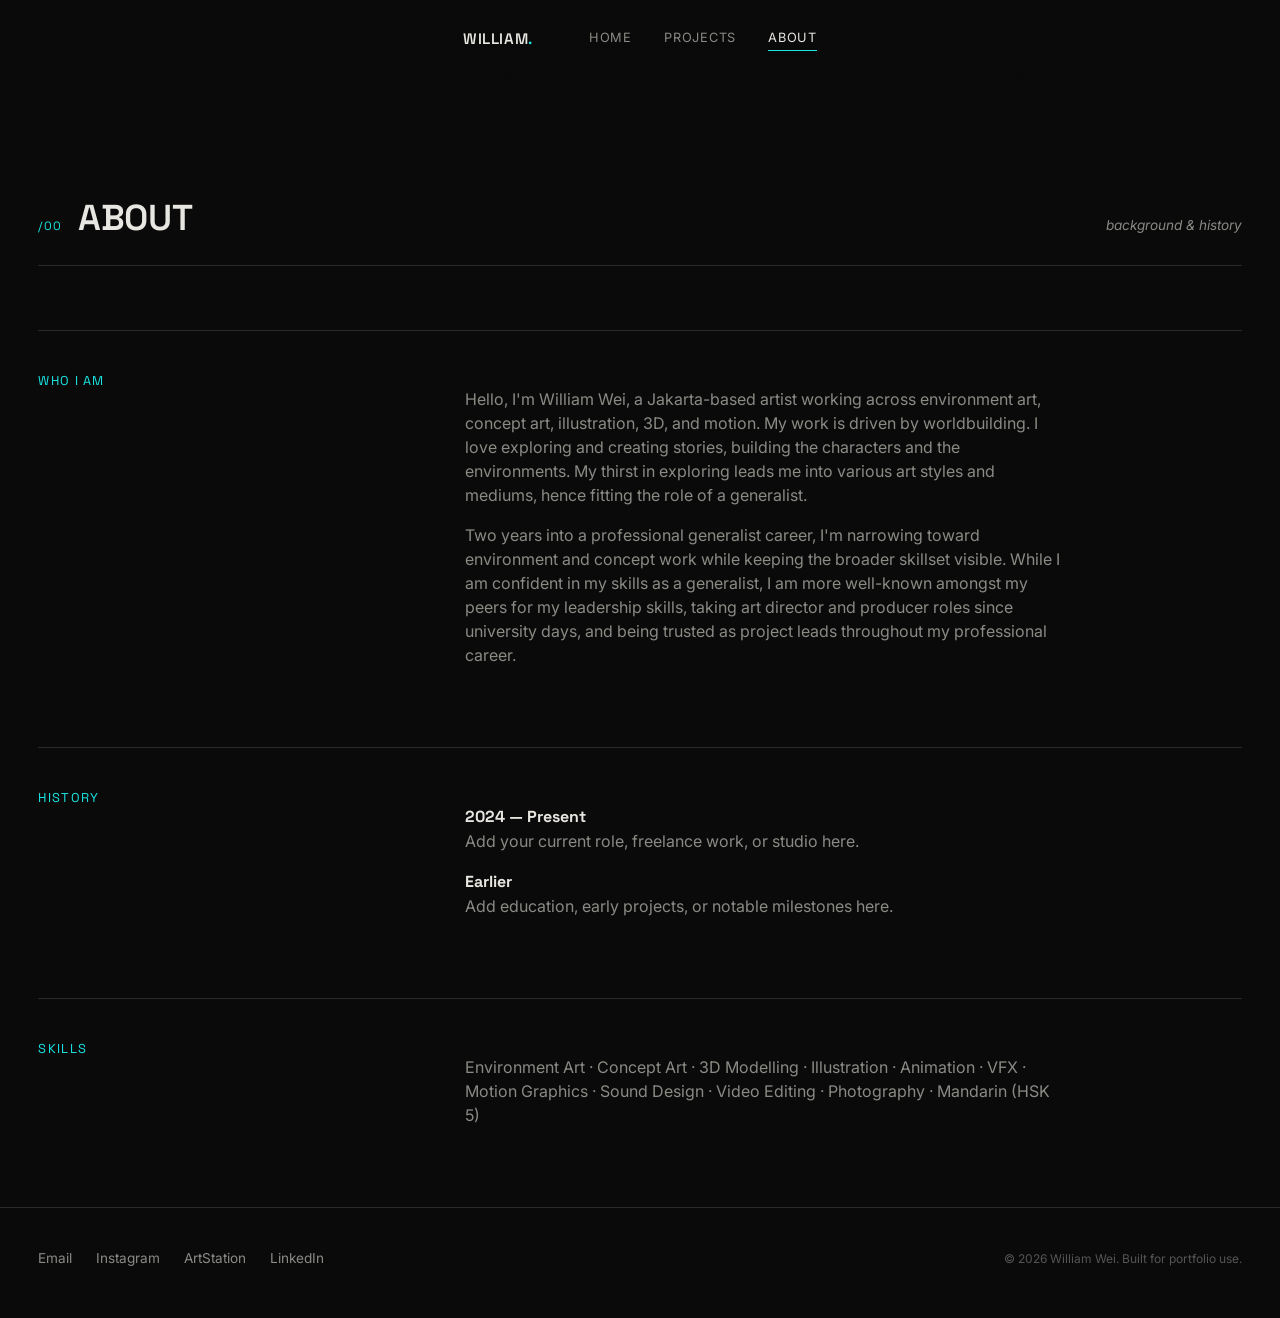
==== about.html @ cc8ff30b "Add files via upload" ====
<!DOCTYPE html>
<html lang="en">
<head>
<meta charset="UTF-8">
<meta name="viewport" content="width=device-width, initial-scale=1.0">
<title>About — William Wei</title>
<link rel="preconnect" href="https://fonts.googleapis.com">
<link href="https://fonts.googleapis.com/css2?family=Space+Grotesk:wght@500;600;700&family=Inter:wght@400;500&display=swap" rel="stylesheet">
<link rel="stylesheet" href="style.css">
</head>
<body>

<header class="site-header">
  <a href="index.html" class="mark">William<span>.</span></a>
  <nav class="site-nav">
    <a href="index.html">Home</a>
    <a href="projects.html">Projects</a>
    <a href="about.html" class="active">About</a>
  </nav>
</header>

<div class="waypoint" style="margin-top: 4.5rem;">
  <span class="index">/00</span>
  <h1>About</h1>
  <span class="descriptor">background &amp; history</span>
</div>

<!-- ===== Bio ===== -->
<section class="about-block">
  <div class="eyebrow">Who I Am</div>
  <div>
    <p>
      Hello, I'm William Wei, a Jakarta-based artist working across environment art, concept art, illustration, 3D, and motion.
      My work is driven by worldbuilding. I love exploring and creating stories, building the characters and the environments.
      My thirst in exploring leads me into various art styles and mediums, hence fitting the role of a generalist.
    </p>
    <p>
      Two years into a professional generalist career, I'm narrowing toward environment and concept work
      while keeping the broader skillset visible. While I am confident in my skills as a generalist, I am more well-known
      amongst my peers for my leadership skills, taking art director and producer roles since university days, and being
      trusted as project leads throughout my professional career.
    </p>
  </div>
</section>

<!-- ===== History / Timeline — fill in your own milestones ===== -->
<section class="about-block">
  <div class="eyebrow">History</div>
  <div>
    <p>
      <strong style="color: var(--ink); font-family: var(--display);">2024 — Present</strong><br>
      Add your current role, freelance work, or studio here.
    </p>
    <p>
      <strong style="color: var(--ink); font-family: var(--display);">Earlier</strong><br>
      Add education, early projects, or notable milestones here.
    </p>
  </div>
</section>

<!-- ===== Skills — fill in your own list ===== -->
<section class="about-block">
  <div class="eyebrow">Skills</div>
  <div>
    <p>
      Environment Art · Concept Art · 3D Modelling · Illustration · Animation · VFX ·
      Motion Graphics · Sound Design · Video Editing · Photography · Mandarin (HSK 5)
    </p>
  </div>
</section>

<footer class="site-footer" id="contact-footer">
  <div class="contact-links">
    <a href="mailto:youremail@example.com">Email</a>
    <a href="https://www.instagram.com/w_y.wei/">Instagram</a>
    <a href="#">ArtStation</a>
    <a href="#">LinkedIn</a>
  </div>
  <div class="copy">© 2026 William Wei. Built for portfolio use.</div>
</footer>

</body>
</html>
---- style.css ----
/* ===== Tokens ===== */
:root {
  --bg: #0a0a0a;
  --bg-raised: #111111;
  --ink: #e8e6e0;
  --ink-dim: #8a8a85;
  --line: #2a2a2a;
  --accent: #19E6E3;

  --display: 'Space Grotesk', 'Arial Narrow', sans-serif;
  --body: 'Inter', -apple-system, sans-serif;

  --gap: clamp(1rem, 3vw, 2.5rem);
}

* { box-sizing: border-box; }
html { scroll-behavior: smooth; }

body {
  margin: 0;
  background: var(--bg);
  color: var(--ink);
  font-family: var(--body);
  font-size: 16px;
  line-height: 1.5;
  -webkit-font-smoothing: antialiased;
}

a {
  color: inherit;
  text-decoration: none;
}

a:focus-visible,
button:focus-visible {
  outline: 2px solid var(--accent);
  outline-offset: 4px;
}

img { max-width: 100%; display: block; }

/* ===== Header ===== */
.site-header {
  position: sticky;
  top: 0;
  z-index: 10;
  display: flex;
  justify-content: center;
  align-items: center;
  gap: 3.5rem;
  padding: 1.75rem var(--gap);
  background: linear-gradient(to bottom, rgba(10,10,10,0.85) 0%, rgba(10,10,10,0) 100%);
  pointer-events: none;
}

.site-header .mark,
.site-header .site-nav {
  pointer-events: auto;
}

.site-header .mark {
  font-family: var(--display);
  font-weight: 600;
  font-size: 0.95rem;
  letter-spacing: 0.04em;
  text-transform: uppercase;
}

.site-header .mark span {
  color: var(--accent);
}

.site-nav {
  display: flex;
  gap: 2rem;
  font-size: 0.8rem;
  letter-spacing: 0.06em;
  text-transform: uppercase;
}

.site-nav a {
  color: var(--ink-dim);
  position: relative;
  padding-bottom: 0.25rem;
  transition: color 0.2s ease;
}

.site-nav a::after {
  content: '';
  position: absolute;
  left: 0;
  bottom: 0;
  width: 0%;
  height: 1px;
  background: var(--accent);
  transition: width 0.25s ease;
}

.site-nav a:hover,
.site-nav a.active {
  color: var(--ink);
}

.site-nav a:hover::after,
.site-nav a.active::after {
  width: 100%;
}

/* ===== Waypoint marker (signature element) ===== */
.waypoint {
  display: flex;
  align-items: baseline;
  gap: 1rem;
  margin: 0 var(--gap);
  padding: 2.5rem 0 1.25rem;
  border-bottom: 1px solid var(--line);
}

.waypoint .index {
  font-family: var(--display);
  font-size: 0.75rem;
  color: var(--accent);
  letter-spacing: 0.1em;
}

.waypoint h1 {
  font-family: var(--display);
  font-size: clamp(1.5rem, 4vw, 2.25rem);
  font-weight: 600;
  letter-spacing: -0.01em;
  margin: 0;
  text-transform: uppercase;
}

.waypoint .descriptor {
  font-size: 0.85rem;
  color: var(--ink-dim);
  margin-left: auto;
  font-style: italic;
}

/* ===== Home grid ===== */
.intro {
  padding: 4rem var(--gap) 2rem;
  max-width: 56ch;
}

.intro .eyebrow {
  font-family: var(--display);
  font-size: 0.8rem;
  letter-spacing: 0.12em;
  text-transform: uppercase;
  color: var(--accent);
  margin-bottom: 0.75rem;
}

.intro h1 {
  font-family: var(--display);
  font-size: clamp(1.75rem, 5vw, 2.75rem);
  font-weight: 600;
  line-height: 1.15;
  margin: 0 0 1rem;
}

.intro p {
  color: var(--ink-dim);
  font-size: 1rem;
}

.category-grid {
  display: grid;
  grid-template-columns: repeat(3, 1fr);
  border-top: 1px solid var(--line);
}

@media (max-width: 800px) {
  .category-grid { grid-template-columns: repeat(2, 1fr); }
}
@media (max-width: 520px) {
  .category-grid { grid-template-columns: 1fr; }
}

.category-tile {
  position: relative;
  aspect-ratio: 4 / 5;
  border-right: 1px solid var(--line);
  border-bottom: 1px solid var(--line);
  overflow: hidden;
  background: var(--bg-raised);
  display: flex;
  align-items: flex-end;
  padding: 1.25rem;
  transition: background 0.25s ease;
}

.category-tile:hover {
  background: #161616;
}

.category-tile .placeholder-fill {
  position: absolute;
  inset: 0;
  background:
    repeating-linear-gradient(135deg, #161616 0 2px, #0d0d0d 2px 14px);
  opacity: 0.6;
  transition: opacity 0.25s ease;
}

.category-tile:hover .placeholder-fill {
  opacity: 0.85;
}

.category-tile .tile-label {
  position: relative;
  z-index: 1;
}

.category-tile .tile-index {
  display: block;
  font-family: var(--display);
  font-size: 0.7rem;
  color: var(--accent);
  letter-spacing: 0.08em;
  margin-bottom: 0.4rem;
}

.category-tile .tile-name {
  font-family: var(--display);
  font-size: 1.1rem;
  font-weight: 600;
  text-transform: uppercase;
  letter-spacing: 0.01em;
}

.category-tile .tile-count {
  display: block;
  font-size: 0.75rem;
  color: var(--ink-dim);
  margin-top: 0.3rem;
}

/* ===== Category page image grid ===== */
.work-grid {
  display: grid;
  grid-template-columns: repeat(2, 1fr);
  gap: 1px;
  background: var(--line);
  margin: 0 var(--gap) var(--gap);
}

@media (max-width: 700px) {
  .work-grid { grid-template-columns: 1fr; }
}

.work-piece {
  background: var(--bg);
  aspect-ratio: 16 / 10;
  position: relative;
  display: flex;
  align-items: center;
  justify-content: center;
  overflow: hidden;
}

.work-piece img {
  width: 100%;
  height: 100%;
  object-fit: cover;
}

.placeholder-art {
  width: 100%;
  height: 100%;
  background:
    repeating-linear-gradient(135deg, #141414 0 2px, #0a0a0a 2px 16px);
  display: flex;
  flex-direction: column;
  align-items: center;
  justify-content: center;
  gap: 0.5rem;
  color: var(--ink-dim);
  font-size: 0.75rem;
  letter-spacing: 0.06em;
  text-transform: uppercase;
}

.placeholder-art .slot-no {
  font-family: var(--display);
  color: var(--accent);
  font-size: 1.5rem;
  letter-spacing: 0;
}

/* ===== Footer ===== */
.site-footer {
  padding: 2.5rem var(--gap) 3rem;
  border-top: 1px solid var(--line);
  display: flex;
  flex-wrap: wrap;
  gap: 1.5rem;
  justify-content: space-between;
  align-items: center;
}

.site-footer .contact-links {
  display: flex;
  gap: 1.5rem;
  font-size: 0.85rem;
}

.site-footer .contact-links a {
  color: var(--ink-dim);
  border-bottom: 1px solid transparent;
  transition: color 0.2s ease, border-color 0.2s ease;
}

.site-footer .contact-links a:hover {
  color: var(--ink);
  border-color: var(--accent);
}

.site-footer .copy {
  font-size: 0.75rem;
  color: #555;
}

/* ===== Hero Intro (reference-style) ===== */
.hero-intro {
  position: relative;
  min-height: 100vh;
  display: grid;
  grid-template-columns: 1fr 1fr;
  align-items: center;
  padding: 8rem var(--gap) 4rem;
  gap: var(--gap);
  overflow: hidden;
  border-bottom: 1px solid var(--line);
}

@media (max-width: 900px) {
  .hero-intro {
    grid-template-columns: 1fr;
    min-height: auto;
    padding-top: 7rem;
  }
}

.hero-intro .hero-left {
  display: flex;
  flex-direction: column;
  gap: 2.5rem;
}

.hero-intro .hero-name {
  font-family: var(--display);
  font-weight: 700;
  font-size: clamp(2.75rem, 7vw, 5.5rem);
  line-height: 0.98;
  letter-spacing: -0.02em;
  text-transform: uppercase;
  margin: 0;
}

.hero-intro .hero-role {
  font-size: 0.85rem;
  letter-spacing: 0.1em;
  text-transform: uppercase;
  color: var(--ink-dim);
}

.hero-intro .hero-role span {
  color: var(--accent);
}

.hero-intro .hero-cta {
  display: inline-flex;
  align-items: center;
  gap: 0.75rem;
  width: fit-content;
  padding: 0.85rem 1.5rem;
  border: 1px solid var(--line);
  border-radius: 999px;
  font-size: 0.8rem;
  letter-spacing: 0.06em;
  text-transform: uppercase;
  color: var(--ink);
  transition: border-color 0.25s ease, background 0.25s ease, transform 0.25s ease;
}

.hero-intro .hero-cta:hover {
  border-color: var(--accent);
  background: rgba(25, 230, 227, 0.06);
  transform: translateX(4px);
}

.hero-intro .hero-cta .arrow-ring {
  width: 28px;
  height: 28px;
  border-radius: 50%;
  border: 1px solid var(--accent);
  display: flex;
  align-items: center;
  justify-content: center;
  font-size: 0.8rem;
  color: var(--accent);
  transition: transform 0.25s ease;
}

.hero-intro .hero-cta:hover .arrow-ring {
  transform: rotate(45deg);
}

.hero-intro .hero-right {
  display: flex;
  flex-direction: column;
  align-items: flex-end;
  gap: 2.5rem;
  text-align: right;
}

@media (max-width: 900px) {
  .hero-intro .hero-right {
    align-items: flex-start;
    text-align: left;
  }
}

.hero-intro .hero-meta-list {
  display: flex;
  flex-direction: column;
  gap: 0.4rem;
  font-size: 0.8rem;
  letter-spacing: 0.06em;
  text-transform: uppercase;
  color: var(--ink-dim);
}

.hero-intro .hero-stat {
  font-family: var(--display);
  font-weight: 600;
  font-size: clamp(2rem, 5vw, 3.5rem);
  letter-spacing: -0.01em;
  color: var(--ink);
}

.hero-intro .hero-coords {
  font-size: 0.75rem;
  color: #555;
  letter-spacing: 0.04em;
}

.hero-intro .hero-bg-grid {
  position: absolute;
  inset: 0;
  z-index: -1;
  opacity: 0.4;
  background-image:
    linear-gradient(var(--line) 1px, transparent 1px),
    linear-gradient(90deg, var(--line) 1px, transparent 1px);
  background-size: 64px 64px;
}

/* ===== Parallax layers ===== */
.parallax-layer {
  will-change: transform;
}


.showreel {
  margin: 0 var(--gap);
  margin-top: 0;
  aspect-ratio: 16 / 9;
  background: var(--bg-raised);
  border: 1px solid var(--line);
  position: relative;
  display: flex;
  align-items: center;
  justify-content: center;
  overflow: hidden;
}

.showreel video {
  width: 100%;
  height: 120%;
  object-fit: cover;
  will-change: transform;
}

.showreel .reel-placeholder {
  will-change: transform;
}

.showreel .reel-placeholder {
  display: flex;
  flex-direction: column;
  align-items: center;
  gap: 0.75rem;
  color: var(--ink-dim);
}

.showreel .reel-placeholder .play-ring {
  width: 64px;
  height: 64px;
  border: 1px solid var(--accent);
  border-radius: 50%;
  display: flex;
  align-items: center;
  justify-content: center;
  font-family: var(--display);
  color: var(--accent);
  font-size: 0.9rem;
}

.showreel .reel-placeholder span.label {
  font-size: 0.8rem;
  letter-spacing: 0.08em;
  text-transform: uppercase;
}

/* ===== Featured projects strip ===== */
.section-head {
  display: flex;
  align-items: baseline;
  justify-content: space-between;
  margin: 3.5rem var(--gap) 1.25rem;
}

.section-head h2 {
  font-family: var(--display);
  font-size: 1.1rem;
  text-transform: uppercase;
  letter-spacing: 0.06em;
  margin: 0;
}

.section-head .view-all {
  font-size: 0.8rem;
  color: var(--ink-dim);
  letter-spacing: 0.04em;
}

.section-head .view-all:hover {
  color: var(--ink);
}

.featured-grid {
  display: grid;
  grid-template-columns: repeat(3, 1fr);
  gap: 1px;
  background: var(--line);
  margin: 0 var(--gap);
}

@media (max-width: 800px) {
  .featured-grid { grid-template-columns: repeat(2, 1fr); }
}
@media (max-width: 520px) {
  .featured-grid { grid-template-columns: 1fr; }
}

.featured-card {
  background: var(--bg);
  aspect-ratio: 4 / 3;
  position: relative;
  display: block;
  overflow: hidden;
  transition: transform 0.35s ease;
}

.featured-card:hover {
  transform: scale(1.015);
  z-index: 2;
}

.featured-card .placeholder-art {
  width: 100%;
  height: 100%;
  transition: transform 0.5s ease;
}

.featured-card:hover .placeholder-art {
  transform: scale(1.06);
}

.featured-card .card-caption {
  position: absolute;
  left: 0;
  bottom: 0;
  width: 100%;
  padding: 0.9rem 1rem;
  background: linear-gradient(to top, rgba(0,0,0,0.85), transparent);
}

.featured-card .card-caption .proj-name {
  font-family: var(--display);
  font-size: 0.95rem;
  text-transform: uppercase;
  letter-spacing: 0.02em;
}

.featured-card .card-caption .proj-role {
  display: block;
  font-size: 0.7rem;
  color: var(--ink-dim);
  margin-top: 0.2rem;
}

/* ===== About section (home) ===== */
.about-block {
  margin: 4rem var(--gap);
  padding-top: 2.5rem;
  border-top: 1px solid var(--line);
  display: grid;
  grid-template-columns: 1fr 2fr;
  gap: var(--gap);
}

@media (max-width: 700px) {
  .about-block { grid-template-columns: 1fr; }
}

.about-block .eyebrow {
  font-family: var(--display);
  font-size: 0.8rem;
  letter-spacing: 0.1em;
  text-transform: uppercase;
  color: var(--accent);
}

.about-block p {
  color: var(--ink-dim);
  max-width: 60ch;
}

/* ===== Project detail page ===== */
.project-hero {
  margin: 0 var(--gap);
  margin-top: 1.5rem;
}

.project-hero .proj-meta {
  display: flex;
  flex-wrap: wrap;
  gap: 0.5rem 1.5rem;
  margin-top: 1.5rem;
  padding-bottom: 1.5rem;
  border-bottom: 1px solid var(--line);
}

.project-hero .proj-meta .meta-item {
  font-size: 0.78rem;
  color: var(--ink-dim);
}

.project-hero .proj-meta .meta-item strong {
  color: var(--ink);
  display: block;
  font-family: var(--display);
  font-size: 0.85rem;
  text-transform: uppercase;
  letter-spacing: 0.02em;
  margin-bottom: 0.15rem;
}

.project-cover {
  margin: 1.5rem var(--gap) 0;
  aspect-ratio: 16 / 9;
  overflow: hidden;
  position: relative;
}

.project-cover .placeholder-art,
.project-cover img {
  will-change: transform;
  height: 120% !important;
  margin-top: -10%;
}

.project-body {
  margin: 0 var(--gap);
  max-width: 70ch;
  padding: 2.5rem 0;
}

.project-body p {
  color: var(--ink-dim);
  margin-bottom: 1.25rem;
}

.project-body h3 {
  font-family: var(--display);
  font-size: 1rem;
  text-transform: uppercase;
  letter-spacing: 0.04em;
  margin: 2rem 0 0.75rem;
  color: var(--ink);
}

.project-gallery {
  display: grid;
  grid-template-columns: repeat(2, 1fr);
  gap: 1px;
  background: var(--line);
  margin: 0 var(--gap) var(--gap);
}

@media (max-width: 700px) {
  .project-gallery { grid-template-columns: 1fr; }
}

.project-gallery .gallery-piece {
  aspect-ratio: 4 / 3;
  background: var(--bg);
}

.project-nav {
  display: flex;
  justify-content: space-between;
  margin: 0 var(--gap) 3rem;
  padding-top: 1.5rem;
  border-top: 1px solid var(--line);
  font-size: 0.85rem;
}

.project-nav a {
  color: var(--ink-dim);
}

.project-nav a:hover {
  color: var(--ink);
}

@media (prefers-reduced-motion: reduce) {
  * { transition: none !important; scroll-behavior: auto !important; }
}
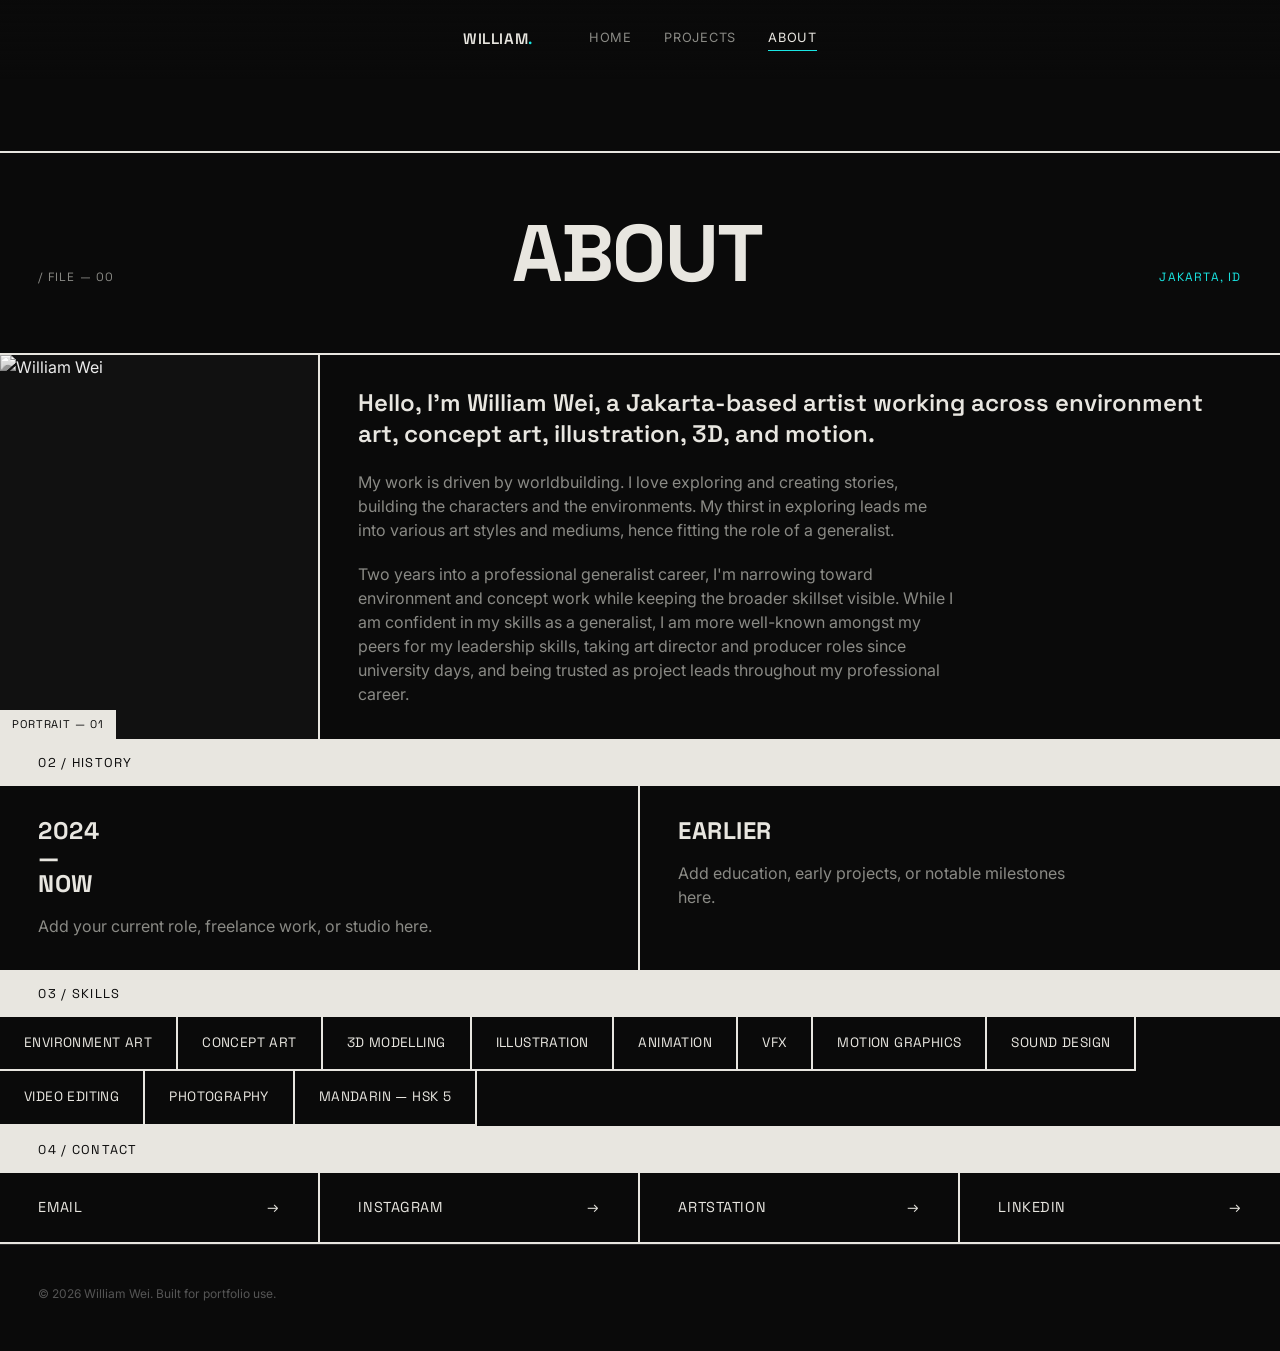
==== commit adc5bfc1: "Add files via upload" ====
--- a/about.html
+++ b/about.html
@@ -19,63 +19,89 @@
   </nav>
 </header>
 
-<div class="waypoint" style="margin-top: 4.5rem;">
-  <span class="index">/00</span>
-  <h1>About</h1>
-  <span class="descriptor">background &amp; history</span>
-</div>
+<!-- ===== Brutalist About Page ===== -->
+<section class="brutal-about">
 
-<!-- ===== Bio ===== -->
-<section class="about-block">
-  <div class="eyebrow">Who I Am</div>
-  <div>
-    <p>
-      Hello, I'm William Wei, a Jakarta-based artist working across environment art, concept art, illustration, 3D, and motion.
-      My work is driven by worldbuilding. I love exploring and creating stories, building the characters and the environments.
-      My thirst in exploring leads me into various art styles and mediums, hence fitting the role of a generalist.
-    </p>
-    <p>
-      Two years into a professional generalist career, I'm narrowing toward environment and concept work
-      while keeping the broader skillset visible. While I am confident in my skills as a generalist, I am more well-known
-      amongst my peers for my leadership skills, taking art director and producer roles since university days, and being
-      trusted as project leads throughout my professional career.
-    </p>
+  <!-- Title block -->
+  <div class="brutal-row brutal-title-row">
+    <span class="brutal-tag">/ FILE — 00</span>
+    <h1 class="brutal-h1">ABOUT</h1>
+    <span class="brutal-tag brutal-tag-right">JAKARTA, ID</span>
   </div>
+
+  <!-- Photo + identity block -->
+  <div class="brutal-row brutal-id-block">
+    <div class="brutal-photo">
+      <img src="media/william-about.jpg" alt="William Wei">
+      <span class="brutal-photo-label">PORTRAIT — 01</span>
+    </div>
+    <div class="brutal-id-text">
+      <p class="brutal-lede">
+        Hello, I'm William Wei, a Jakarta-based artist working across environment art,
+        concept art, illustration, 3D, and motion.
+      </p>
+      <p>
+        My work is driven by worldbuilding. I love exploring and creating stories,
+        building the characters and the environments. My thirst in exploring leads
+        me into various art styles and mediums, hence fitting the role of a generalist.
+      </p>
+      <p>
+        Two years into a professional generalist career, I'm narrowing toward environment
+        and concept work while keeping the broader skillset visible. While I am confident
+        in my skills as a generalist, I am more well-known amongst my peers for my
+        leadership skills, taking art director and producer roles since university days,
+        and being trusted as project leads throughout my professional career.
+      </p>
+    </div>
+  </div>
+
+  <!-- History -->
+  <div class="brutal-row brutal-section-label">
+    <span>02 / HISTORY</span>
+  </div>
+  <div class="brutal-row brutal-history">
+    <div class="brutal-history-item">
+      <span class="brutal-year">2024<br>—<br>NOW</span>
+      <p>Add your current role, freelance work, or studio here.</p>
+    </div>
+    <div class="brutal-history-item">
+      <span class="brutal-year">EARLIER</span>
+      <p>Add education, early projects, or notable milestones here.</p>
+    </div>
+  </div>
+
+  <!-- Skills -->
+  <div class="brutal-row brutal-section-label">
+    <span>03 / SKILLS</span>
+  </div>
+  <div class="brutal-row brutal-skills">
+    <span class="brutal-skill">Environment Art</span>
+    <span class="brutal-skill">Concept Art</span>
+    <span class="brutal-skill">3D Modelling</span>
+    <span class="brutal-skill">Illustration</span>
+    <span class="brutal-skill">Animation</span>
+    <span class="brutal-skill">VFX</span>
+    <span class="brutal-skill">Motion Graphics</span>
+    <span class="brutal-skill">Sound Design</span>
+    <span class="brutal-skill">Video Editing</span>
+    <span class="brutal-skill">Photography</span>
+    <span class="brutal-skill">Mandarin — HSK 5</span>
+  </div>
+
+  <!-- Contact -->
+  <div class="brutal-row brutal-section-label">
+    <span>04 / CONTACT</span>
+  </div>
+  <div class="brutal-row brutal-contact">
+    <a href="mailto:youremail@example.com" class="brutal-contact-link">Email <span>→</span></a>
+    <a href="https://www.instagram.com/w_y.wei/" class="brutal-contact-link">Instagram <span>→</span></a>
+    <a href="#" class="brutal-contact-link">ArtStation <span>→</span></a>
+    <a href="#" class="brutal-contact-link">LinkedIn <span>→</span></a>
+  </div>
+
 </section>
 
-<!-- ===== History / Timeline — fill in your own milestones ===== -->
-<section class="about-block">
-  <div class="eyebrow">History</div>
-  <div>
-    <p>
-      <strong style="color: var(--ink); font-family: var(--display);">2024 — Present</strong><br>
-      Add your current role, freelance work, or studio here.
-    </p>
-    <p>
-      <strong style="color: var(--ink); font-family: var(--display);">Earlier</strong><br>
-      Add education, early projects, or notable milestones here.
-    </p>
-  </div>
-</section>
-
-<!-- ===== Skills — fill in your own list ===== -->
-<section class="about-block">
-  <div class="eyebrow">Skills</div>
-  <div>
-    <p>
-      Environment Art · Concept Art · 3D Modelling · Illustration · Animation · VFX ·
-      Motion Graphics · Sound Design · Video Editing · Photography · Mandarin (HSK 5)
-    </p>
-  </div>
-</section>
-
-<footer class="site-footer" id="contact-footer">
-  <div class="contact-links">
-    <a href="mailto:youremail@example.com">Email</a>
-    <a href="https://www.instagram.com/w_y.wei/">Instagram</a>
-    <a href="#">ArtStation</a>
-    <a href="#">LinkedIn</a>
-  </div>
+<footer class="site-footer">
   <div class="copy">© 2026 William Wei. Built for portfolio use.</div>
 </footer>
 
--- a/style.css
+++ b/style.css
@@ -324,37 +324,68 @@
   color: #555;
 }
 
-/* ===== Hero Intro (reference-style) ===== */
+/* ===== Hero Intro (reference-style, with scroll-driven entrance) ===== */
 .hero-intro {
   position: relative;
   min-height: 100vh;
-  display: grid;
-  grid-template-columns: 1fr 1fr;
-  align-items: center;
+  display: flex;
+  align-items: center;
+  justify-content: center;
   padding: 8rem var(--gap) 4rem;
-  gap: var(--gap);
   overflow: hidden;
   border-bottom: 1px solid var(--line);
 }
 
+.hero-stage {
+  position: relative;
+  width: 100%;
+  max-width: 1400px;
+  display: grid;
+  grid-template-columns: 1fr auto 1fr;
+  align-items: center;
+  gap: var(--gap);
+}
+
 @media (max-width: 900px) {
   .hero-intro {
-    grid-template-columns: 1fr;
     min-height: auto;
     padding-top: 7rem;
   }
-}
-
-.hero-intro .hero-left {
+  .hero-stage {
+    grid-template-columns: 1fr;
+    justify-items: center;
+    text-align: center;
+  }
+}
+
+.hero-col {
   display: flex;
   flex-direction: column;
-  gap: 2.5rem;
+  gap: 1.75rem;
+  will-change: transform, opacity;
+}
+
+.hero-col-left {
+  align-items: flex-start;
+}
+
+.hero-col-right {
+  align-items: flex-end;
+  text-align: right;
+}
+
+@media (max-width: 900px) {
+  .hero-col-left,
+  .hero-col-right {
+    align-items: center;
+    text-align: center;
+  }
 }
 
 .hero-intro .hero-name {
   font-family: var(--display);
   font-weight: 700;
-  font-size: clamp(2.75rem, 7vw, 5.5rem);
+  font-size: clamp(2.5rem, 5.5vw, 4.25rem);
   line-height: 0.98;
   letter-spacing: -0.02em;
   text-transform: uppercase;
@@ -366,6 +397,7 @@
   letter-spacing: 0.1em;
   text-transform: uppercase;
   color: var(--ink-dim);
+  will-change: transform, opacity;
 }
 
 .hero-intro .hero-role span {
@@ -385,6 +417,7 @@
   text-transform: uppercase;
   color: var(--ink);
   transition: border-color 0.25s ease, background 0.25s ease, transform 0.25s ease;
+  will-change: transform, opacity;
 }
 
 .hero-intro .hero-cta:hover {
@@ -410,21 +443,6 @@
   transform: rotate(45deg);
 }
 
-.hero-intro .hero-right {
-  display: flex;
-  flex-direction: column;
-  align-items: flex-end;
-  gap: 2.5rem;
-  text-align: right;
-}
-
-@media (max-width: 900px) {
-  .hero-intro .hero-right {
-    align-items: flex-start;
-    text-align: left;
-  }
-}
-
 .hero-intro .hero-meta-list {
   display: flex;
   flex-direction: column;
@@ -438,15 +456,44 @@
 .hero-intro .hero-stat {
   font-family: var(--display);
   font-weight: 600;
-  font-size: clamp(2rem, 5vw, 3.5rem);
+  font-size: clamp(1.75rem, 4vw, 2.75rem);
   letter-spacing: -0.01em;
   color: var(--ink);
+  will-change: transform, opacity;
 }
 
 .hero-intro .hero-coords {
   font-size: 0.75rem;
   color: #555;
   letter-spacing: 0.04em;
+  will-change: transform, opacity;
+}
+
+/* ===== Hero photo (scales in from 0 as the section scrolls into view) ===== */
+.hero-photo-wrap {
+  position: relative;
+  width: clamp(220px, 22vw, 340px);
+  aspect-ratio: 3 / 4;
+  overflow: hidden;
+  background: var(--bg-raised);
+  border: 1px solid var(--line);
+  will-change: transform, opacity;
+  transform: scale(0);
+  opacity: 0;
+}
+
+@media (max-width: 900px) {
+  .hero-photo-wrap {
+    width: clamp(200px, 55vw, 280px);
+    order: -1;
+  }
+}
+
+.hero-photo {
+  width: 100%;
+  height: 100%;
+  object-fit: cover;
+  object-position: top center;
 }
 
 .hero-intro .hero-bg-grid {
@@ -460,6 +507,261 @@
   background-size: 64px 64px;
 }
 
+/* ===== Brutalist About Page ===== */
+.brutal-about {
+  border-top: 2px solid var(--ink);
+  margin-top: 4.5rem;
+}
+
+.brutal-row {
+  border-bottom: 2px solid var(--ink);
+  padding: 1.5rem var(--gap);
+}
+
+.brutal-tag {
+  font-family: var(--display);
+  font-size: 0.75rem;
+  letter-spacing: 0.1em;
+  text-transform: uppercase;
+  color: var(--ink-dim);
+}
+
+.brutal-title-row {
+  display: flex;
+  align-items: baseline;
+  justify-content: space-between;
+  gap: 1rem;
+  flex-wrap: wrap;
+  padding-top: 2.5rem;
+  padding-bottom: 2.5rem;
+}
+
+.brutal-h1 {
+  font-family: var(--display);
+  font-weight: 700;
+  font-size: clamp(2.5rem, 8vw, 5rem);
+  letter-spacing: -0.02em;
+  text-transform: uppercase;
+  margin: 0;
+  order: -1;
+  width: 100%;
+}
+
+@media (min-width: 700px) {
+  .brutal-h1 {
+    order: 0;
+    width: auto;
+  }
+}
+
+.brutal-tag-right {
+  color: var(--accent);
+}
+
+.brutal-id-block {
+  display: grid;
+  grid-template-columns: minmax(220px, 320px) 1fr;
+  gap: 0;
+  padding: 0;
+}
+
+@media (max-width: 800px) {
+  .brutal-id-block {
+    grid-template-columns: 1fr;
+  }
+}
+
+.brutal-photo {
+  position: relative;
+  border-right: 2px solid var(--ink);
+  aspect-ratio: 3 / 3.6;
+  overflow: hidden;
+  background: var(--bg-raised);
+}
+
+@media (max-width: 800px) {
+  .brutal-photo {
+    border-right: none;
+    border-bottom: 2px solid var(--ink);
+  }
+}
+
+.brutal-photo img {
+  width: 100%;
+  height: 100%;
+  object-fit: cover;
+  filter: grayscale(1) contrast(1.05);
+}
+
+.brutal-photo-label {
+  position: absolute;
+  bottom: 0;
+  left: 0;
+  background: var(--ink);
+  color: var(--bg);
+  font-family: var(--display);
+  font-size: 0.7rem;
+  letter-spacing: 0.08em;
+  text-transform: uppercase;
+  padding: 0.4rem 0.75rem;
+}
+
+.brutal-id-text {
+  padding: 2rem var(--gap);
+  display: flex;
+  flex-direction: column;
+  gap: 1.25rem;
+}
+
+.brutal-lede {
+  font-family: var(--display);
+  font-weight: 600;
+  font-size: clamp(1.1rem, 2.2vw, 1.5rem);
+  line-height: 1.3;
+  color: var(--ink);
+  margin: 0;
+}
+
+.brutal-id-text p:not(.brutal-lede) {
+  color: var(--ink-dim);
+  max-width: 60ch;
+  margin: 0;
+}
+
+.brutal-section-label {
+  background: var(--ink);
+  color: var(--bg);
+  font-family: var(--display);
+  font-size: 0.8rem;
+  letter-spacing: 0.1em;
+  text-transform: uppercase;
+  padding: 0.75rem var(--gap);
+}
+
+.brutal-history {
+  display: grid;
+  grid-template-columns: 1fr 1fr;
+  gap: 0;
+  padding: 0;
+}
+
+@media (max-width: 700px) {
+  .brutal-history {
+    grid-template-columns: 1fr;
+  }
+}
+
+.brutal-history-item {
+  padding: 2rem var(--gap);
+  border-right: 2px solid var(--ink);
+  display: flex;
+  flex-direction: column;
+  gap: 1rem;
+}
+
+.brutal-history-item:last-child {
+  border-right: none;
+}
+
+@media (max-width: 700px) {
+  .brutal-history-item {
+    border-right: none;
+    border-bottom: 2px solid var(--ink);
+  }
+  .brutal-history-item:last-child {
+    border-bottom: none;
+  }
+}
+
+.brutal-year {
+  font-family: var(--display);
+  font-weight: 700;
+  font-size: 1.5rem;
+  letter-spacing: 0.02em;
+  line-height: 1.1;
+}
+
+.brutal-history-item p {
+  color: var(--ink-dim);
+  margin: 0;
+  max-width: 40ch;
+}
+
+.brutal-skills {
+  display: flex;
+  flex-wrap: wrap;
+  gap: 0;
+  padding: 0;
+}
+
+.brutal-skill {
+  font-family: var(--display);
+  font-size: 0.85rem;
+  letter-spacing: 0.03em;
+  text-transform: uppercase;
+  padding: 1rem 1.5rem;
+  border-right: 2px solid var(--ink);
+  border-bottom: 2px solid var(--ink);
+  transition: background 0.1s linear, color 0.1s linear;
+}
+
+.brutal-skill:hover {
+  background: var(--accent);
+  color: var(--bg);
+}
+
+.brutal-contact {
+  display: grid;
+  grid-template-columns: repeat(4, 1fr);
+  padding: 0;
+}
+
+@media (max-width: 700px) {
+  .brutal-contact {
+    grid-template-columns: repeat(2, 1fr);
+  }
+}
+
+.brutal-contact-link {
+  display: flex;
+  align-items: center;
+  justify-content: space-between;
+  padding: 1.5rem var(--gap);
+  border-right: 2px solid var(--ink);
+  font-family: var(--display);
+  font-size: 0.9rem;
+  letter-spacing: 0.04em;
+  text-transform: uppercase;
+  color: var(--ink);
+  transition: background 0.1s linear, color 0.1s linear;
+}
+
+.brutal-contact-link:last-child {
+  border-right: none;
+}
+
+.brutal-contact-link span {
+  transition: transform 0.15s ease;
+}
+
+.brutal-contact-link:hover {
+  background: var(--ink);
+  color: var(--bg);
+}
+
+.brutal-contact-link:hover span {
+  transform: translateX(4px);
+}
+
+@media (max-width: 700px) {
+  .brutal-contact-link:nth-child(2n) {
+    border-right: none;
+  }
+  .brutal-contact-link {
+    border-bottom: 2px solid var(--ink);
+  }
+}
+
 /* ===== Parallax layers ===== */
 .parallax-layer {
   will-change: transform;
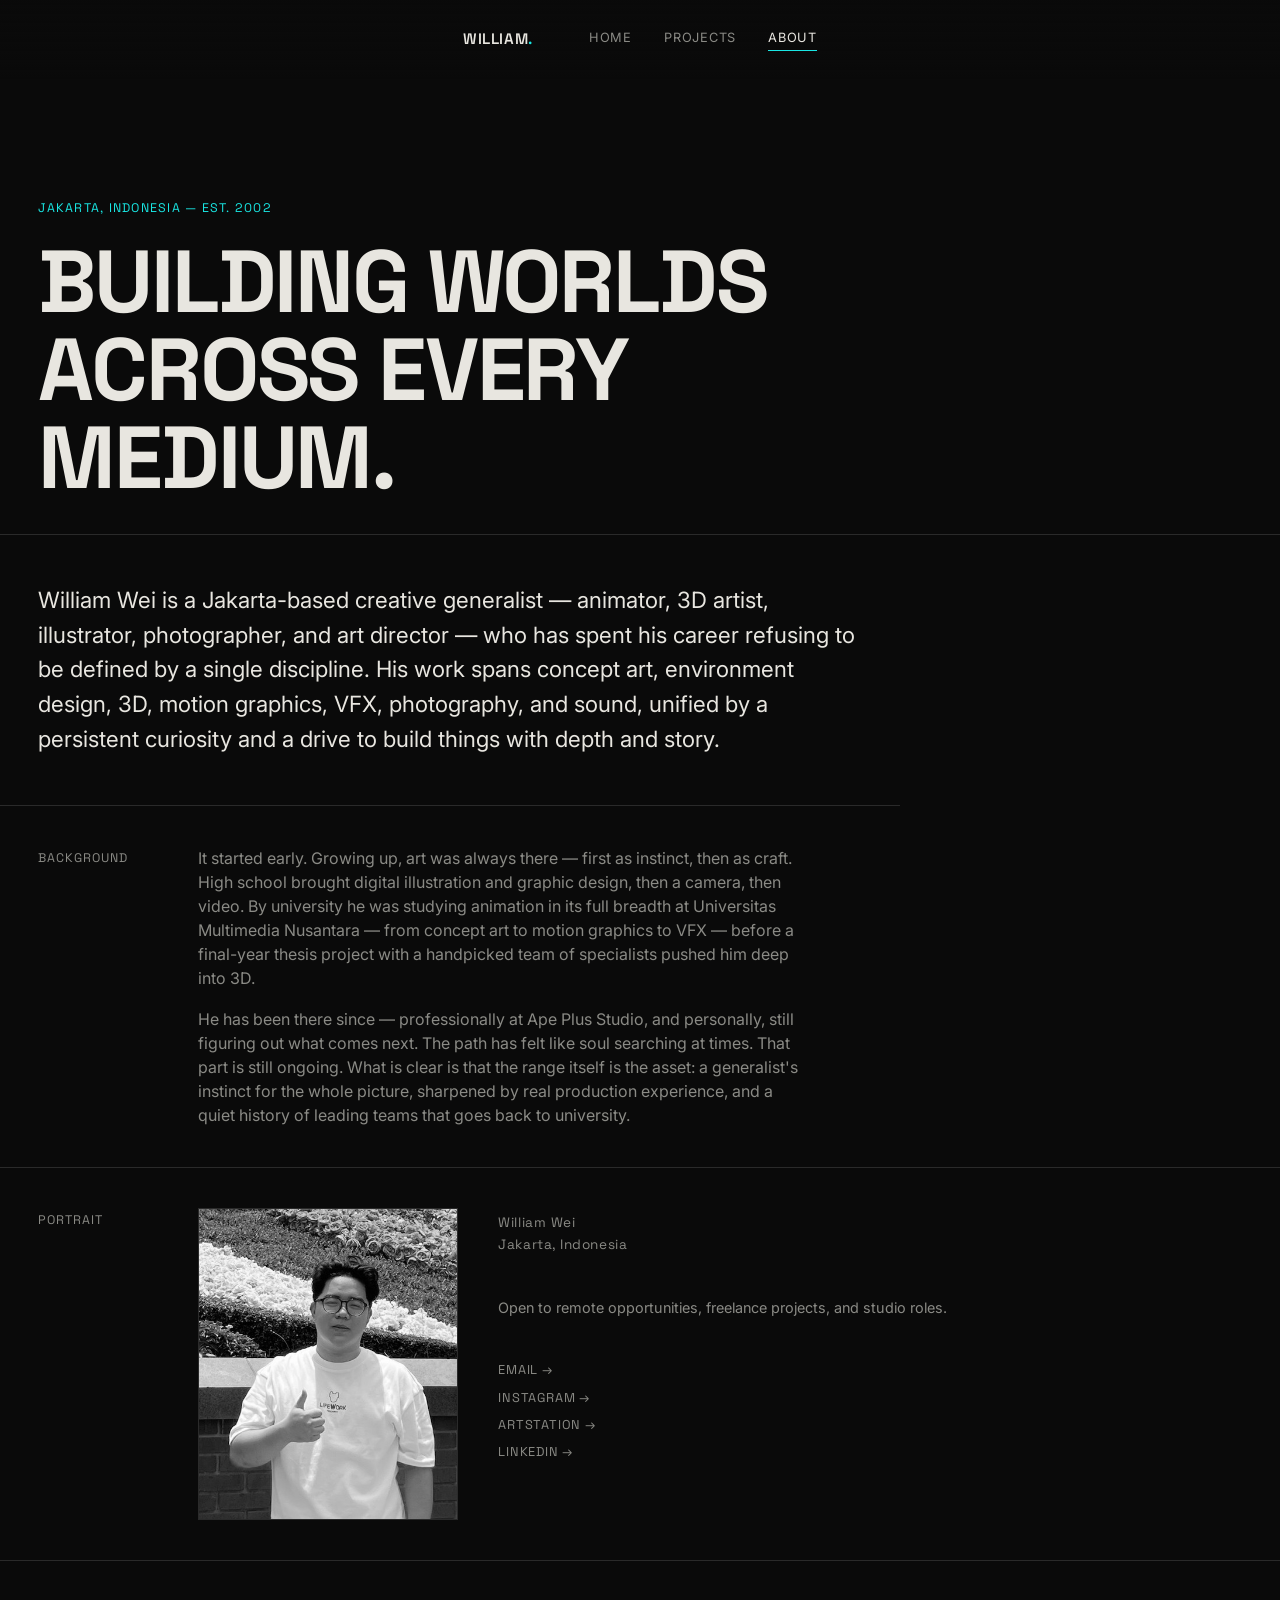
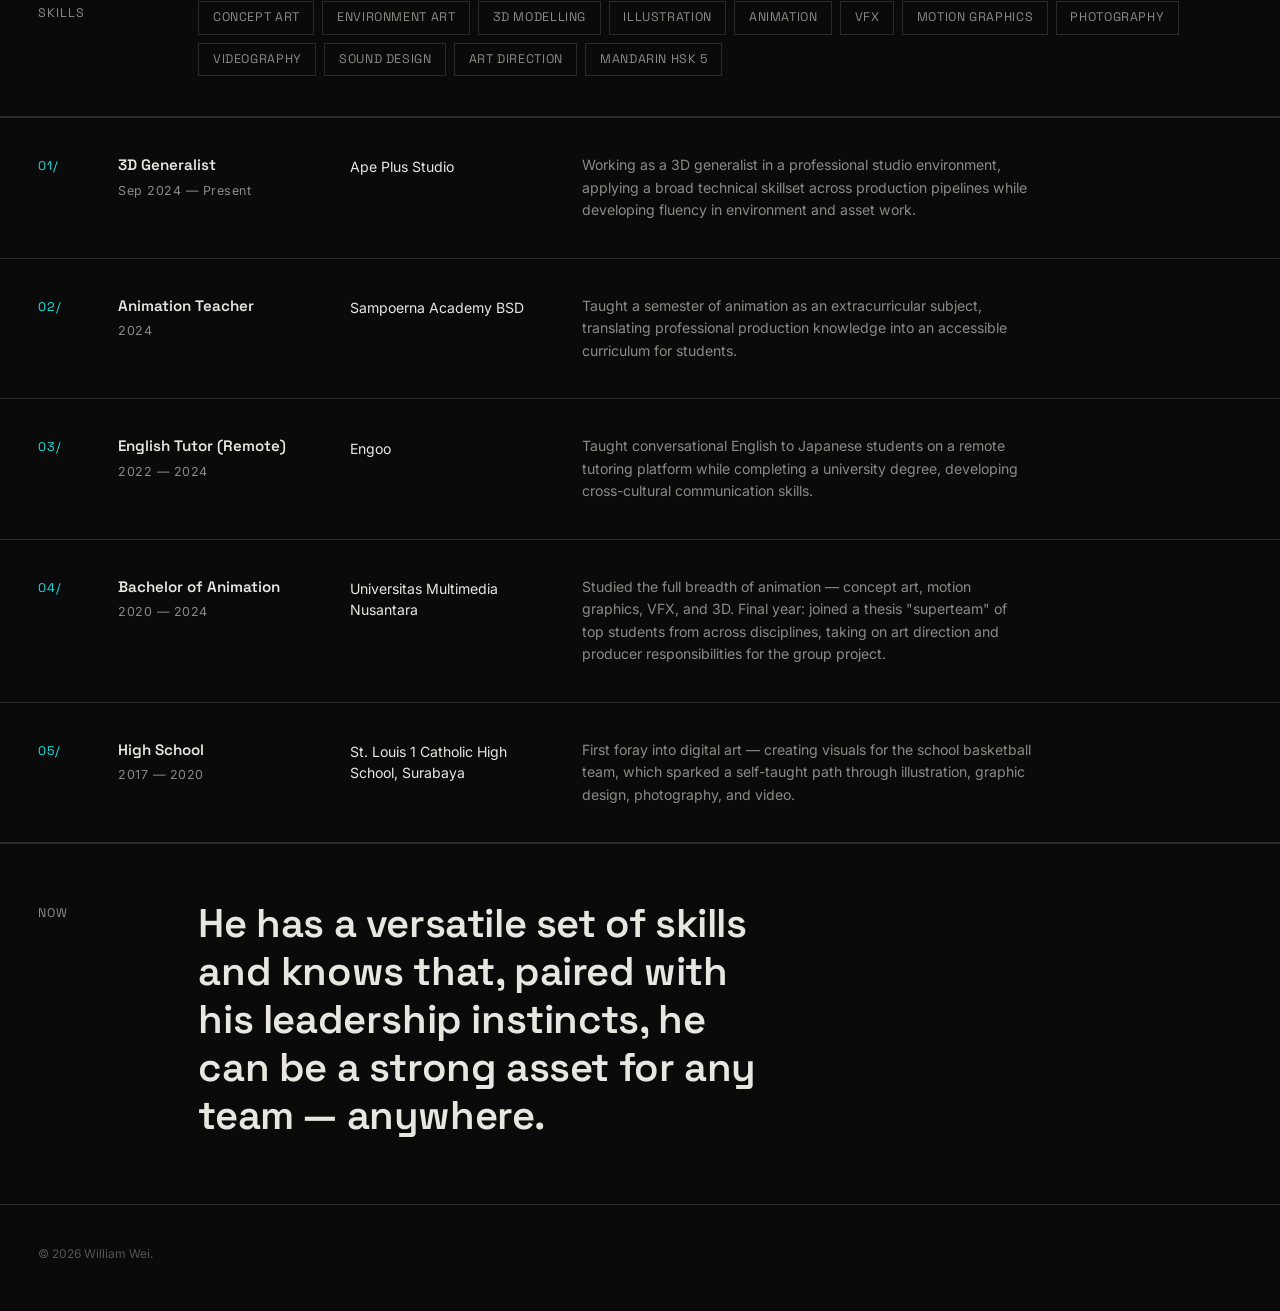
==== commit 380d2a19: "Add files via upload" ====
--- a/about.html
+++ b/about.html
@@ -19,90 +19,177 @@
   </nav>
 </header>
 
-<!-- ===== Brutalist About Page ===== -->
-<section class="brutal-about">
+<article class="about-page">
 
-  <!-- Title block -->
-  <div class="brutal-row brutal-title-row">
-    <span class="brutal-tag">/ FILE — 00</span>
-    <h1 class="brutal-h1">ABOUT</h1>
-    <span class="brutal-tag brutal-tag-right">JAKARTA, ID</span>
+  <!-- ===== Big editorial headline (Reference 1 style) ===== -->
+  <div class="about-headline-block">
+    <span class="about-eyebrow">Jakarta, Indonesia — Est. 2002</span>
+    <h1 class="about-headline">Building worlds<br>across every<br>medium.</h1>
   </div>
 
-  <!-- Photo + identity block -->
-  <div class="brutal-row brutal-id-block">
-    <div class="brutal-photo">
-      <img src="media/william-about.jpg" alt="William Wei">
-      <span class="brutal-photo-label">PORTRAIT — 01</span>
+  <!-- ===== Opening statement (Reference 2 large intro paragraph) ===== -->
+  <div class="about-opening-block">
+    <p class="about-opening">
+      William Wei is a Jakarta-based creative generalist — animator, 3D artist,
+      illustrator, photographer, and art director — who has spent his career
+      refusing to be defined by a single discipline. His work spans concept art,
+      environment design, 3D, motion graphics, VFX, photography, and sound,
+      unified by a persistent curiosity and a drive to build things with depth and story.
+    </p>
+  </div>
+
+  <!-- ===== Label / content grid with photo (Reference 2 style) ===== -->
+  <div class="about-grid-section">
+
+    <div class="about-grid-row">
+      <span class="about-label">Background</span>
+      <div class="about-content">
+        <p>
+          It started early. Growing up, art was always there — first as instinct, then
+          as craft. High school brought digital illustration and graphic design, then a
+          camera, then video. By university he was studying animation in its full breadth
+          at Universitas Multimedia Nusantara — from concept art to motion graphics to
+          VFX — before a final-year thesis project with a handpicked team of specialists
+          pushed him deep into 3D.
+        </p>
+        <p>
+          He has been there since — professionally at Ape Plus Studio, and personally,
+          still figuring out what comes next. The path has felt like soul searching at
+          times. That part is still ongoing. What is clear is that the range itself is
+          the asset: a generalist's instinct for the whole picture, sharpened by real
+          production experience, and a quiet history of leading teams that goes back
+          to university.
+        </p>
+      </div>
     </div>
-    <div class="brutal-id-text">
-      <p class="brutal-lede">
-        Hello, I'm William Wei, a Jakarta-based artist working across environment art,
-        concept art, illustration, 3D, and motion.
-      </p>
-      <p>
-        My work is driven by worldbuilding. I love exploring and creating stories,
-        building the characters and the environments. My thirst in exploring leads
-        me into various art styles and mediums, hence fitting the role of a generalist.
-      </p>
-      <p>
-        Two years into a professional generalist career, I'm narrowing toward environment
-        and concept work while keeping the broader skillset visible. While I am confident
-        in my skills as a generalist, I am more well-known amongst my peers for my
-        leadership skills, taking art director and producer roles since university days,
-        and being trusted as project leads throughout my professional career.
+
+    <div class="about-grid-row about-grid-row--photo">
+      <span class="about-label">Portrait</span>
+      <div class="about-content about-photo-block">
+        <div class="about-photo-wrap">
+          <img src="media/william-about.jpg" alt="William Wei">
+        </div>
+        <div class="about-photo-aside">
+          <p class="about-photo-caption">William Wei<br>Jakarta, Indonesia</p>
+          <p class="about-photo-note">
+            Open to remote opportunities, freelance projects, and studio roles.
+          </p>
+          <div class="about-contact-inline">
+            <a href="mailto:youremail@example.com">Email →</a>
+            <a href="https://www.instagram.com/w_y.wei/">Instagram →</a>
+            <a href="#">ArtStation →</a>
+            <a href="#">LinkedIn →</a>
+          </div>
+        </div>
+      </div>
+    </div>
+
+    <div class="about-grid-row">
+      <span class="about-label">Skills</span>
+      <div class="about-content about-skills-wrap">
+        <span class="about-skill-tag">Concept Art</span>
+        <span class="about-skill-tag">Environment Art</span>
+        <span class="about-skill-tag">3D Modelling</span>
+        <span class="about-skill-tag">Illustration</span>
+        <span class="about-skill-tag">Animation</span>
+        <span class="about-skill-tag">VFX</span>
+        <span class="about-skill-tag">Motion Graphics</span>
+        <span class="about-skill-tag">Photography</span>
+        <span class="about-skill-tag">Videography</span>
+        <span class="about-skill-tag">Sound Design</span>
+        <span class="about-skill-tag">Art Direction</span>
+        <span class="about-skill-tag">Mandarin HSK 5</span>
+      </div>
+    </div>
+
+  </div>
+
+  <!-- ===== Numbered history entries (Reference 1 style) ===== -->
+  <div class="about-history-block">
+
+    <div class="about-history-entry">
+      <span class="about-history-num">01/</span>
+      <div class="about-history-role">
+        <strong>3D Generalist</strong>
+        <span>Sep 2024 — Present</span>
+      </div>
+      <div class="about-history-place">Ape Plus Studio</div>
+      <p class="about-history-desc">
+        Working as a 3D generalist in a professional studio environment, applying a
+        broad technical skillset across production pipelines while developing fluency
+        in environment and asset work.
       </p>
     </div>
+
+    <div class="about-history-entry">
+      <span class="about-history-num">02/</span>
+      <div class="about-history-role">
+        <strong>Animation Teacher</strong>
+        <span>2024</span>
+      </div>
+      <div class="about-history-place">Sampoerna Academy BSD</div>
+      <p class="about-history-desc">
+        Taught a semester of animation as an extracurricular subject, translating
+        professional production knowledge into an accessible curriculum for students.
+      </p>
+    </div>
+
+    <div class="about-history-entry">
+      <span class="about-history-num">03/</span>
+      <div class="about-history-role">
+        <strong>English Tutor (Remote)</strong>
+        <span>2022 — 2024</span>
+      </div>
+      <div class="about-history-place">Engoo</div>
+      <p class="about-history-desc">
+        Taught conversational English to Japanese students on a remote tutoring platform
+        while completing a university degree, developing cross-cultural communication skills.
+      </p>
+    </div>
+
+    <div class="about-history-entry">
+      <span class="about-history-num">04/</span>
+      <div class="about-history-role">
+        <strong>Bachelor of Animation</strong>
+        <span>2020 — 2024</span>
+      </div>
+      <div class="about-history-place">Universitas Multimedia Nusantara</div>
+      <p class="about-history-desc">
+        Studied the full breadth of animation — concept art, motion graphics, VFX, and 3D.
+        Final year: joined a thesis "superteam" of top students from across disciplines,
+        taking on art direction and producer responsibilities for the group project.
+      </p>
+    </div>
+
+    <div class="about-history-entry">
+      <span class="about-history-num">05/</span>
+      <div class="about-history-role">
+        <strong>High School</strong>
+        <span>2017 — 2020</span>
+      </div>
+      <div class="about-history-place">St. Louis 1 Catholic High School, Surabaya</div>
+      <p class="about-history-desc">
+        First foray into digital art — creating visuals for the school basketball team,
+        which sparked a self-taught path through illustration, graphic design, photography,
+        and video.
+      </p>
+    </div>
+
   </div>
 
-  <!-- History -->
-  <div class="brutal-row brutal-section-label">
-    <span>02 / HISTORY</span>
-  </div>
-  <div class="brutal-row brutal-history">
-    <div class="brutal-history-item">
-      <span class="brutal-year">2024<br>—<br>NOW</span>
-      <p>Add your current role, freelance work, or studio here.</p>
-    </div>
-    <div class="brutal-history-item">
-      <span class="brutal-year">EARLIER</span>
-      <p>Add education, early projects, or notable milestones here.</p>
-    </div>
+  <!-- ===== Closing large statement (Reference 2 "Passion" block) ===== -->
+  <div class="about-closing-block">
+    <span class="about-label">Now</span>
+    <p class="about-closing-text">
+      He has a versatile set of skills and knows that, paired with his leadership
+      instincts, he can be a strong asset for any team — anywhere.
+    </p>
   </div>
 
-  <!-- Skills -->
-  <div class="brutal-row brutal-section-label">
-    <span>03 / SKILLS</span>
-  </div>
-  <div class="brutal-row brutal-skills">
-    <span class="brutal-skill">Environment Art</span>
-    <span class="brutal-skill">Concept Art</span>
-    <span class="brutal-skill">3D Modelling</span>
-    <span class="brutal-skill">Illustration</span>
-    <span class="brutal-skill">Animation</span>
-    <span class="brutal-skill">VFX</span>
-    <span class="brutal-skill">Motion Graphics</span>
-    <span class="brutal-skill">Sound Design</span>
-    <span class="brutal-skill">Video Editing</span>
-    <span class="brutal-skill">Photography</span>
-    <span class="brutal-skill">Mandarin — HSK 5</span>
-  </div>
-
-  <!-- Contact -->
-  <div class="brutal-row brutal-section-label">
-    <span>04 / CONTACT</span>
-  </div>
-  <div class="brutal-row brutal-contact">
-    <a href="mailto:youremail@example.com" class="brutal-contact-link">Email <span>→</span></a>
-    <a href="https://www.instagram.com/w_y.wei/" class="brutal-contact-link">Instagram <span>→</span></a>
-    <a href="#" class="brutal-contact-link">ArtStation <span>→</span></a>
-    <a href="#" class="brutal-contact-link">LinkedIn <span>→</span></a>
-  </div>
-
-</section>
+</article>
 
 <footer class="site-footer">
-  <div class="copy">© 2026 William Wei. Built for portfolio use.</div>
+  <div class="copy">© 2026 William Wei.</div>
 </footer>
 
 </body>
--- a/style.css
+++ b/style.css
@@ -507,259 +507,243 @@
   background-size: 64px 64px;
 }
 
-/* ===== Brutalist About Page ===== */
-.brutal-about {
-  border-top: 2px solid var(--ink);
+/* ===== About Page (editorial + label-grid hybrid) ===== */
+.about-page {
   margin-top: 4.5rem;
 }
 
-.brutal-row {
-  border-bottom: 2px solid var(--ink);
-  padding: 1.5rem var(--gap);
-}
-
-.brutal-tag {
-  font-family: var(--display);
-  font-size: 0.75rem;
+.about-headline-block {
+  padding: 3rem var(--gap) 2rem;
+  border-bottom: 1px solid var(--line);
+}
+
+.about-eyebrow {
+  display: block;
+  font-family: var(--display);
+  font-size: 0.78rem;
   letter-spacing: 0.1em;
   text-transform: uppercase;
-  color: var(--ink-dim);
-}
-
-.brutal-title-row {
-  display: flex;
-  align-items: baseline;
-  justify-content: space-between;
-  gap: 1rem;
-  flex-wrap: wrap;
-  padding-top: 2.5rem;
-  padding-bottom: 2.5rem;
-}
-
-.brutal-h1 {
+  color: var(--accent);
+  margin-bottom: 1.25rem;
+}
+
+.about-headline {
   font-family: var(--display);
   font-weight: 700;
-  font-size: clamp(2.5rem, 8vw, 5rem);
-  letter-spacing: -0.02em;
+  font-size: clamp(2.5rem, 7vw, 5.5rem);
+  line-height: 1.0;
+  letter-spacing: -0.025em;
   text-transform: uppercase;
   margin: 0;
-  order: -1;
-  width: 100%;
-}
-
-@media (min-width: 700px) {
-  .brutal-h1 {
-    order: 0;
-    width: auto;
-  }
-}
-
-.brutal-tag-right {
-  color: var(--accent);
-}
-
-.brutal-id-block {
+}
+
+.about-opening-block {
+  padding: 3rem var(--gap);
+  border-bottom: 1px solid var(--line);
+  max-width: 900px;
+}
+
+.about-opening {
+  font-size: clamp(1.05rem, 2.2vw, 1.4rem);
+  line-height: 1.55;
+  color: var(--ink);
+  margin: 0;
+}
+
+.about-grid-section {
+  border-bottom: 1px solid var(--line);
+}
+
+.about-grid-row {
   display: grid;
-  grid-template-columns: minmax(220px, 320px) 1fr;
-  gap: 0;
-  padding: 0;
-}
-
-@media (max-width: 800px) {
-  .brutal-id-block {
-    grid-template-columns: 1fr;
-  }
-}
-
-.brutal-photo {
-  position: relative;
-  border-right: 2px solid var(--ink);
+  grid-template-columns: 160px 1fr;
+  border-bottom: 1px solid var(--line);
+  padding: 2.5rem var(--gap);
+  align-items: start;
+}
+
+@media (max-width: 700px) {
+  .about-grid-row { grid-template-columns: 1fr; gap: 1rem; }
+}
+
+.about-label {
+  font-family: var(--display);
+  font-size: 0.78rem;
+  letter-spacing: 0.08em;
+  text-transform: uppercase;
+  color: var(--ink-dim);
+  padding-top: 0.2rem;
+}
+
+.about-content p {
+  color: var(--ink-dim);
+  max-width: 60ch;
+  margin: 0 0 1.1rem;
+}
+.about-content p:last-child { margin-bottom: 0; }
+
+.about-photo-block {
+  display: grid;
+  grid-template-columns: 260px 1fr;
+  gap: 2.5rem;
+  align-items: start;
+}
+@media (max-width: 800px) { .about-photo-block { grid-template-columns: 1fr; } }
+
+.about-photo-wrap {
   aspect-ratio: 3 / 3.6;
   overflow: hidden;
   background: var(--bg-raised);
-}
-
-@media (max-width: 800px) {
-  .brutal-photo {
-    border-right: none;
-    border-bottom: 2px solid var(--ink);
-  }
-}
-
-.brutal-photo img {
+  border: 1px solid var(--line);
+}
+
+.about-photo-wrap img {
   width: 100%;
   height: 100%;
   object-fit: cover;
-  filter: grayscale(1) contrast(1.05);
-}
-
-.brutal-photo-label {
-  position: absolute;
-  bottom: 0;
-  left: 0;
-  background: var(--ink);
-  color: var(--bg);
-  font-family: var(--display);
-  font-size: 0.7rem;
-  letter-spacing: 0.08em;
-  text-transform: uppercase;
-  padding: 0.4rem 0.75rem;
-}
-
-.brutal-id-text {
-  padding: 2rem var(--gap);
+  object-position: top center;
+  filter: grayscale(1);
+}
+
+.about-photo-aside {
   display: flex;
   flex-direction: column;
-  gap: 1.25rem;
-}
-
-.brutal-lede {
-  font-family: var(--display);
+  gap: 1.5rem;
+  padding-top: 0.25rem;
+}
+
+.about-photo-caption {
+  font-family: var(--display);
+  font-size: 0.85rem;
+  letter-spacing: 0.04em;
+  color: var(--ink);
+  line-height: 1.6;
+  margin: 0;
+}
+
+.about-photo-note {
+  font-size: 0.9rem;
+  color: var(--ink-dim);
+  max-width: 28ch;
+  margin: 0;
+}
+
+.about-contact-inline {
+  display: flex;
+  flex-direction: column;
+  gap: 0.5rem;
+}
+
+.about-contact-inline a {
+  font-family: var(--display);
+  font-size: 0.8rem;
+  letter-spacing: 0.06em;
+  text-transform: uppercase;
+  color: var(--ink-dim);
+  transition: color 0.2s ease;
+}
+.about-contact-inline a:hover { color: var(--accent); }
+
+.about-skills-wrap {
+  display: flex;
+  flex-wrap: wrap;
+  gap: 0.5rem;
+}
+
+.about-skill-tag {
+  font-family: var(--display);
+  font-size: 0.78rem;
+  letter-spacing: 0.05em;
+  text-transform: uppercase;
+  border: 1px solid var(--line);
+  padding: 0.4rem 0.85rem;
+  color: var(--ink-dim);
+  transition: border-color 0.15s ease, color 0.15s ease;
+}
+.about-skill-tag:hover { border-color: var(--accent); color: var(--ink); }
+
+.about-history-block {
+  border-bottom: 1px solid var(--line);
+}
+
+.about-history-entry {
+  display: grid;
+  grid-template-columns: 3rem 200px 200px 1fr;
+  gap: 0 2rem;
+  padding: 2.25rem var(--gap);
+  border-bottom: 1px solid var(--line);
+  align-items: start;
+  transition: background 0.2s ease;
+}
+.about-history-entry:hover { background: var(--bg-raised); }
+
+@media (max-width: 900px) {
+  .about-history-entry {
+    grid-template-columns: 2.5rem 1fr;
+    grid-template-rows: auto auto auto;
+  }
+  .about-history-place,
+  .about-history-desc { grid-column: 2; }
+}
+
+.about-history-num {
+  font-family: var(--display);
+  font-size: 0.78rem;
+  color: var(--accent);
+  letter-spacing: 0.06em;
+  padding-top: 0.2rem;
+}
+
+.about-history-role {
+  display: flex;
+  flex-direction: column;
+  gap: 0.3rem;
+}
+.about-history-role strong {
+  font-family: var(--display);
+  font-size: 0.95rem;
   font-weight: 600;
-  font-size: clamp(1.1rem, 2.2vw, 1.5rem);
-  line-height: 1.3;
-  color: var(--ink);
+  color: var(--ink);
+}
+.about-history-role span {
+  font-size: 0.78rem;
+  color: var(--ink-dim);
+  letter-spacing: 0.04em;
+}
+
+.about-history-place {
+  font-size: 0.88rem;
+  color: var(--ink);
+  padding-top: 0.15rem;
+}
+
+.about-history-desc {
+  font-size: 0.88rem;
+  color: var(--ink-dim);
+  line-height: 1.6;
   margin: 0;
-}
-
-.brutal-id-text p:not(.brutal-lede) {
-  color: var(--ink-dim);
-  max-width: 60ch;
+  max-width: 50ch;
+}
+
+.about-closing-block {
+  display: grid;
+  grid-template-columns: 160px 1fr;
+  padding: 3.5rem var(--gap) 4rem;
+  align-items: start;
+}
+@media (max-width: 700px) {
+  .about-closing-block { grid-template-columns: 1fr; gap: 1rem; }
+}
+
+.about-closing-text {
+  font-family: var(--display);
+  font-weight: 600;
+  font-size: clamp(1.4rem, 3.5vw, 2.5rem);
+  line-height: 1.2;
+  letter-spacing: -0.01em;
+  color: var(--ink);
   margin: 0;
-}
-
-.brutal-section-label {
-  background: var(--ink);
-  color: var(--bg);
-  font-family: var(--display);
-  font-size: 0.8rem;
-  letter-spacing: 0.1em;
-  text-transform: uppercase;
-  padding: 0.75rem var(--gap);
-}
-
-.brutal-history {
-  display: grid;
-  grid-template-columns: 1fr 1fr;
-  gap: 0;
-  padding: 0;
-}
-
-@media (max-width: 700px) {
-  .brutal-history {
-    grid-template-columns: 1fr;
-  }
-}
-
-.brutal-history-item {
-  padding: 2rem var(--gap);
-  border-right: 2px solid var(--ink);
-  display: flex;
-  flex-direction: column;
-  gap: 1rem;
-}
-
-.brutal-history-item:last-child {
-  border-right: none;
-}
-
-@media (max-width: 700px) {
-  .brutal-history-item {
-    border-right: none;
-    border-bottom: 2px solid var(--ink);
-  }
-  .brutal-history-item:last-child {
-    border-bottom: none;
-  }
-}
-
-.brutal-year {
-  font-family: var(--display);
-  font-weight: 700;
-  font-size: 1.5rem;
-  letter-spacing: 0.02em;
-  line-height: 1.1;
-}
-
-.brutal-history-item p {
-  color: var(--ink-dim);
-  margin: 0;
-  max-width: 40ch;
-}
-
-.brutal-skills {
-  display: flex;
-  flex-wrap: wrap;
-  gap: 0;
-  padding: 0;
-}
-
-.brutal-skill {
-  font-family: var(--display);
-  font-size: 0.85rem;
-  letter-spacing: 0.03em;
-  text-transform: uppercase;
-  padding: 1rem 1.5rem;
-  border-right: 2px solid var(--ink);
-  border-bottom: 2px solid var(--ink);
-  transition: background 0.1s linear, color 0.1s linear;
-}
-
-.brutal-skill:hover {
-  background: var(--accent);
-  color: var(--bg);
-}
-
-.brutal-contact {
-  display: grid;
-  grid-template-columns: repeat(4, 1fr);
-  padding: 0;
-}
-
-@media (max-width: 700px) {
-  .brutal-contact {
-    grid-template-columns: repeat(2, 1fr);
-  }
-}
-
-.brutal-contact-link {
-  display: flex;
-  align-items: center;
-  justify-content: space-between;
-  padding: 1.5rem var(--gap);
-  border-right: 2px solid var(--ink);
-  font-family: var(--display);
-  font-size: 0.9rem;
-  letter-spacing: 0.04em;
-  text-transform: uppercase;
-  color: var(--ink);
-  transition: background 0.1s linear, color 0.1s linear;
-}
-
-.brutal-contact-link:last-child {
-  border-right: none;
-}
-
-.brutal-contact-link span {
-  transition: transform 0.15s ease;
-}
-
-.brutal-contact-link:hover {
-  background: var(--ink);
-  color: var(--bg);
-}
-
-.brutal-contact-link:hover span {
-  transform: translateX(4px);
-}
-
-@media (max-width: 700px) {
-  .brutal-contact-link:nth-child(2n) {
-    border-right: none;
-  }
-  .brutal-contact-link {
-    border-bottom: 2px solid var(--ink);
-  }
+  max-width: 22ch;
 }
 
 /* ===== Parallax layers ===== */
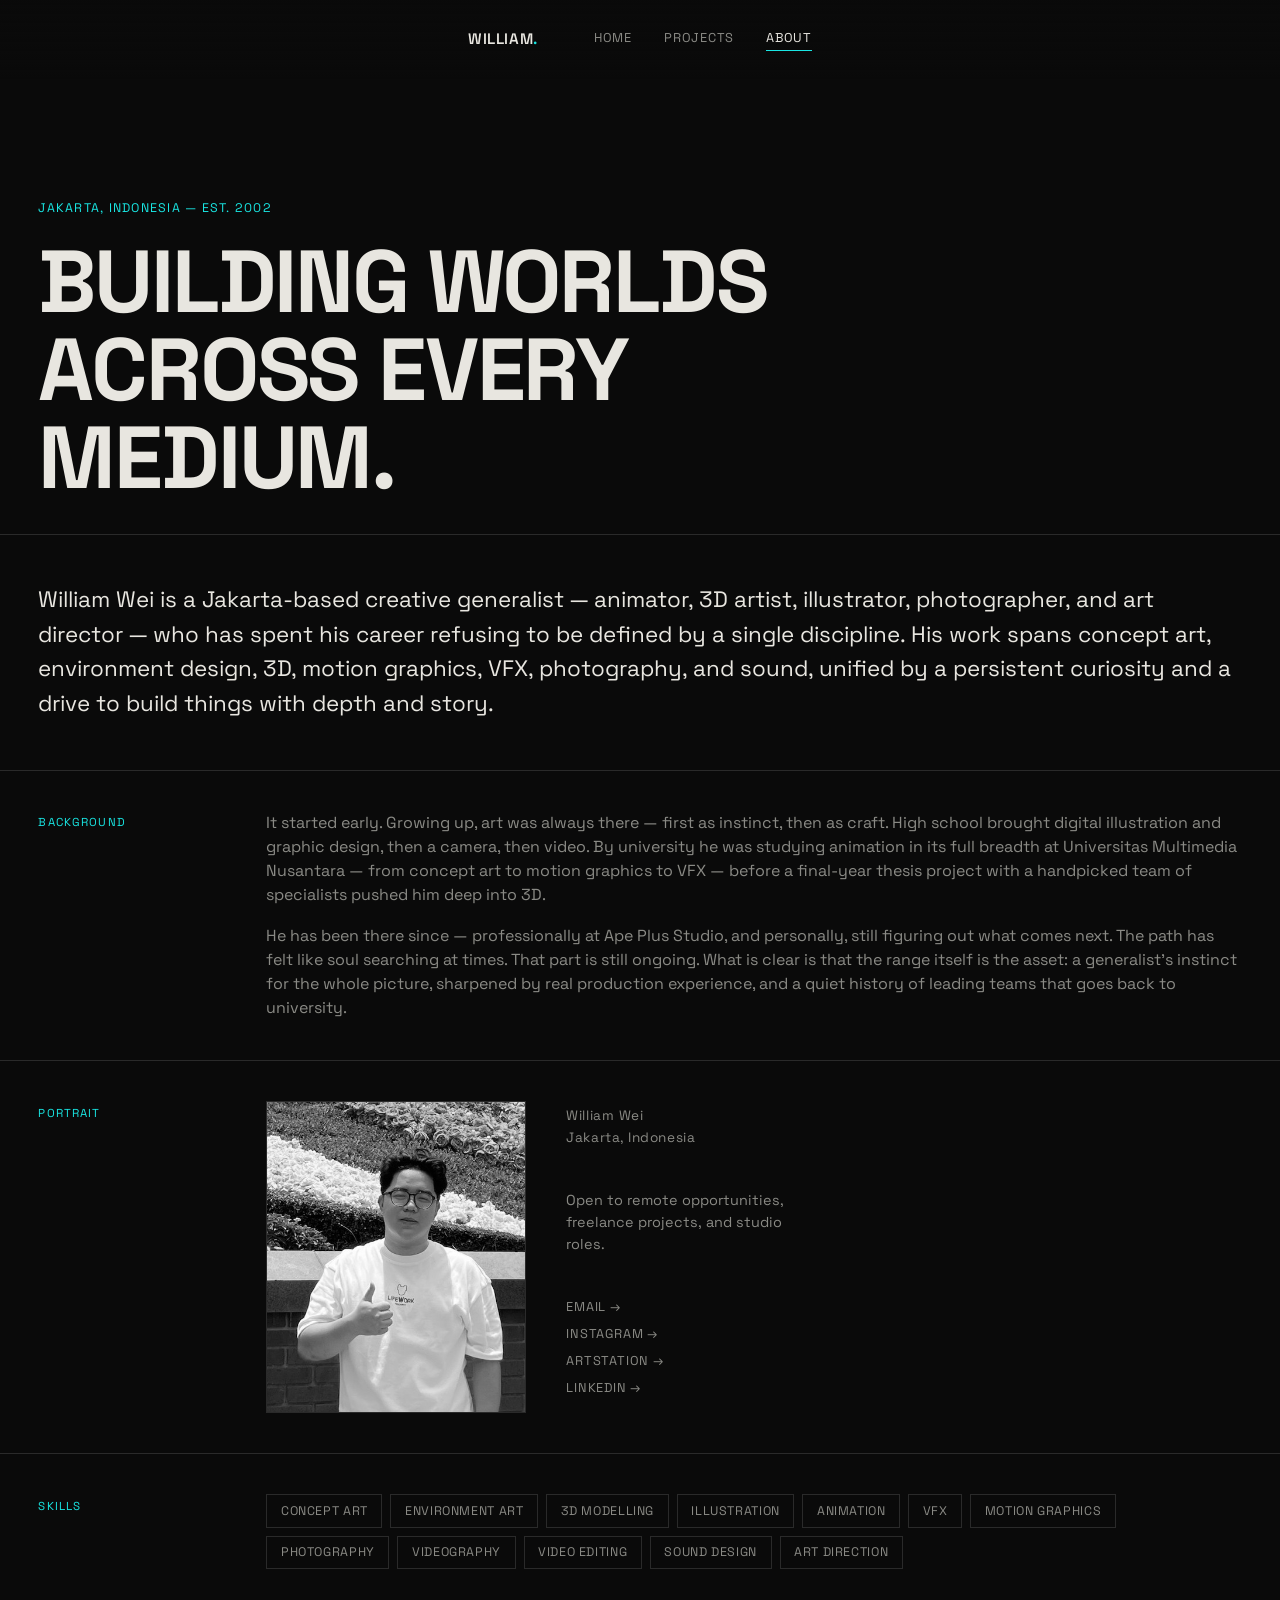
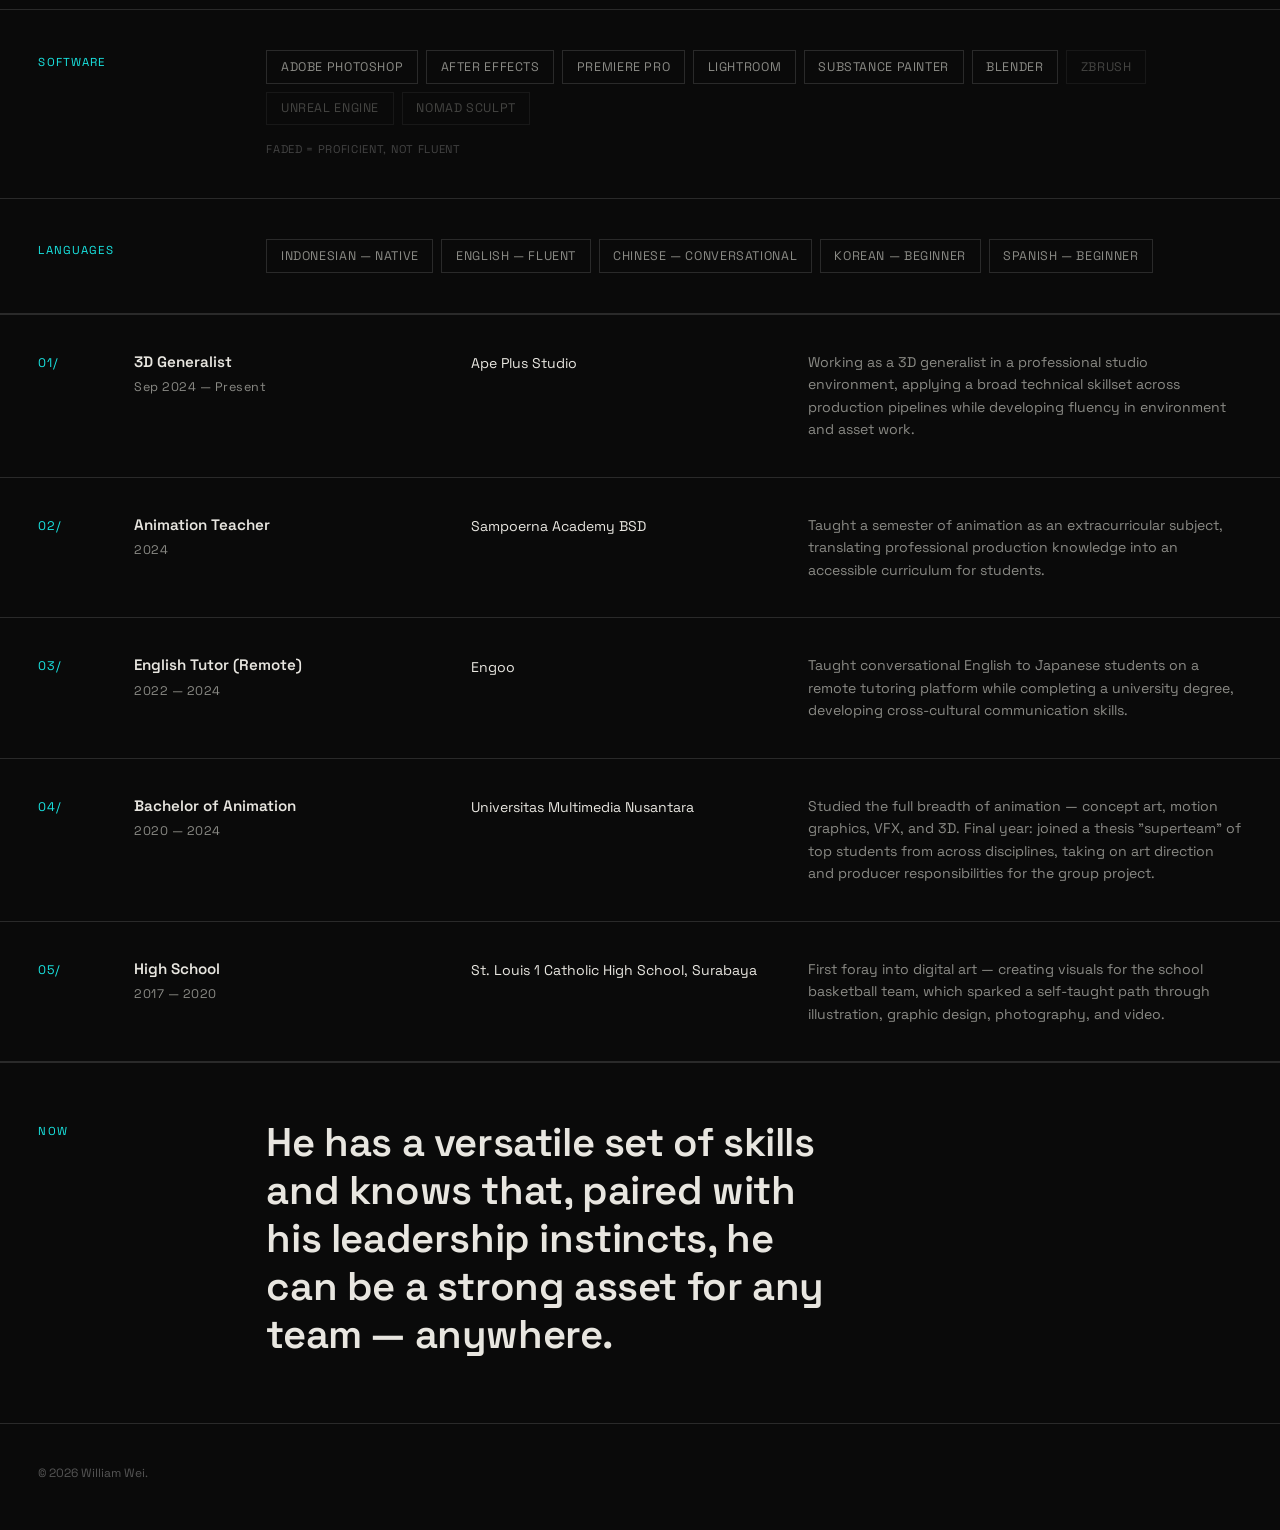
==== commit a3334ce3: "Add files via upload" ====
--- a/about.html
+++ b/about.html
@@ -5,7 +5,7 @@
 <meta name="viewport" content="width=device-width, initial-scale=1.0">
 <title>About — William Wei</title>
 <link rel="preconnect" href="https://fonts.googleapis.com">
-<link href="https://fonts.googleapis.com/css2?family=Space+Grotesk:wght@500;600;700&family=Inter:wght@400;500&display=swap" rel="stylesheet">
+<link href="https://fonts.googleapis.com/css2?family=Space+Grotesk:wght@400;500;600;700&display=swap" rel="stylesheet">
 <link rel="stylesheet" href="style.css">
 </head>
 <body>
@@ -96,9 +96,36 @@
         <span class="about-skill-tag">Motion Graphics</span>
         <span class="about-skill-tag">Photography</span>
         <span class="about-skill-tag">Videography</span>
+        <span class="about-skill-tag">Video Editing</span>
         <span class="about-skill-tag">Sound Design</span>
         <span class="about-skill-tag">Art Direction</span>
-        <span class="about-skill-tag">Mandarin HSK 5</span>
+      </div>
+    </div>
+
+    <div class="about-grid-row">
+      <span class="about-label">Software</span>
+      <div class="about-content about-skills-wrap">
+        <span class="about-skill-tag">Adobe Photoshop</span>
+        <span class="about-skill-tag">After Effects</span>
+        <span class="about-skill-tag">Premiere Pro</span>
+        <span class="about-skill-tag">Lightroom</span>
+        <span class="about-skill-tag">Substance Painter</span>
+        <span class="about-skill-tag">Blender</span>
+        <span class="about-skill-tag about-skill-tag--dim">ZBrush</span>
+        <span class="about-skill-tag about-skill-tag--dim">Unreal Engine</span>
+        <span class="about-skill-tag about-skill-tag--dim">Nomad Sculpt</span>
+        <span class="about-skills-note">Faded = proficient, not fluent</span>
+      </div>
+    </div>
+
+    <div class="about-grid-row">
+      <span class="about-label">Languages</span>
+      <div class="about-content about-skills-wrap">
+        <span class="about-skill-tag">Indonesian — Native</span>
+        <span class="about-skill-tag">English — Fluent</span>
+        <span class="about-skill-tag">Chinese — Conversational</span>
+        <span class="about-skill-tag">Korean — Beginner</span>
+        <span class="about-skill-tag">Spanish — Beginner</span>
       </div>
     </div>
 
--- a/style.css
+++ b/style.css
@@ -7,8 +7,8 @@
   --line: #2a2a2a;
   --accent: #19E6E3;
 
-  --display: 'Space Grotesk', 'Arial Narrow', sans-serif;
-  --body: 'Inter', -apple-system, sans-serif;
+  --display: 'Space Grotesk', sans-serif;
+  --body: 'Space Grotesk', sans-serif;
 
   --gap: clamp(1rem, 3vw, 2.5rem);
 }
@@ -20,7 +20,7 @@
   margin: 0;
   background: var(--bg);
   color: var(--ink);
-  font-family: var(--body);
+  font-family: var(--display);
   font-size: 16px;
   line-height: 1.5;
   -webkit-font-smoothing: antialiased;
@@ -540,7 +540,6 @@
 .about-opening-block {
   padding: 3rem var(--gap);
   border-bottom: 1px solid var(--line);
-  max-width: 900px;
 }
 
 .about-opening {
@@ -556,28 +555,32 @@
 
 .about-grid-row {
   display: grid;
-  grid-template-columns: 160px 1fr;
+  grid-template-columns: 180px 1fr;
   border-bottom: 1px solid var(--line);
   padding: 2.5rem var(--gap);
   align-items: start;
+  gap: 0 3rem;
 }
 
 @media (max-width: 700px) {
-  .about-grid-row { grid-template-columns: 1fr; gap: 1rem; }
+  .about-grid-row {
+    grid-template-columns: 1fr;
+    gap: 0.75rem;
+    padding: 1.75rem var(--gap);
+  }
 }
 
 .about-label {
   font-family: var(--display);
-  font-size: 0.78rem;
-  letter-spacing: 0.08em;
-  text-transform: uppercase;
-  color: var(--ink-dim);
+  font-size: 0.72rem;
+  letter-spacing: 0.1em;
+  text-transform: uppercase;
+  color: var(--accent);
   padding-top: 0.2rem;
 }
 
 .about-content p {
   color: var(--ink-dim);
-  max-width: 60ch;
   margin: 0 0 1.1rem;
 }
 .about-content p:last-child { margin-bottom: 0; }
@@ -662,14 +665,33 @@
 }
 .about-skill-tag:hover { border-color: var(--accent); color: var(--ink); }
 
+.about-skill-tag--dim {
+  opacity: 0.45;
+}
+
+.about-skill-tag--dim:hover {
+  opacity: 1;
+  border-color: var(--accent);
+  color: var(--ink);
+}
+
+.about-skills-note {
+  width: 100%;
+  font-size: 0.7rem;
+  letter-spacing: 0.06em;
+  text-transform: uppercase;
+  color: #444;
+  margin-top: 0.5rem;
+}
+
 .about-history-block {
   border-bottom: 1px solid var(--line);
 }
 
 .about-history-entry {
   display: grid;
-  grid-template-columns: 3rem 200px 200px 1fr;
-  gap: 0 2rem;
+  grid-template-columns: 3rem 1fr 1fr 1.5fr;
+  gap: 0 3rem;
   padding: 2.25rem var(--gap);
   border-bottom: 1px solid var(--line);
   align-items: start;
@@ -681,11 +703,18 @@
   .about-history-entry {
     grid-template-columns: 2.5rem 1fr;
     grid-template-rows: auto auto auto;
+    gap: 0.4rem 1rem;
   }
   .about-history-place,
   .about-history-desc { grid-column: 2; }
 }
 
+@media (max-width: 700px) {
+  .about-history-entry {
+    padding: 1.5rem var(--gap);
+  }
+}
+
 .about-history-num {
   font-family: var(--display);
   font-size: 0.78rem;
@@ -722,17 +751,17 @@
   color: var(--ink-dim);
   line-height: 1.6;
   margin: 0;
-  max-width: 50ch;
 }
 
 .about-closing-block {
   display: grid;
-  grid-template-columns: 160px 1fr;
+  grid-template-columns: 180px 1fr;
+  gap: 0 3rem;
   padding: 3.5rem var(--gap) 4rem;
   align-items: start;
 }
 @media (max-width: 700px) {
-  .about-closing-block { grid-template-columns: 1fr; gap: 1rem; }
+  .about-closing-block { grid-template-columns: 1fr; gap: 1.25rem; }
 }
 
 .about-closing-text {
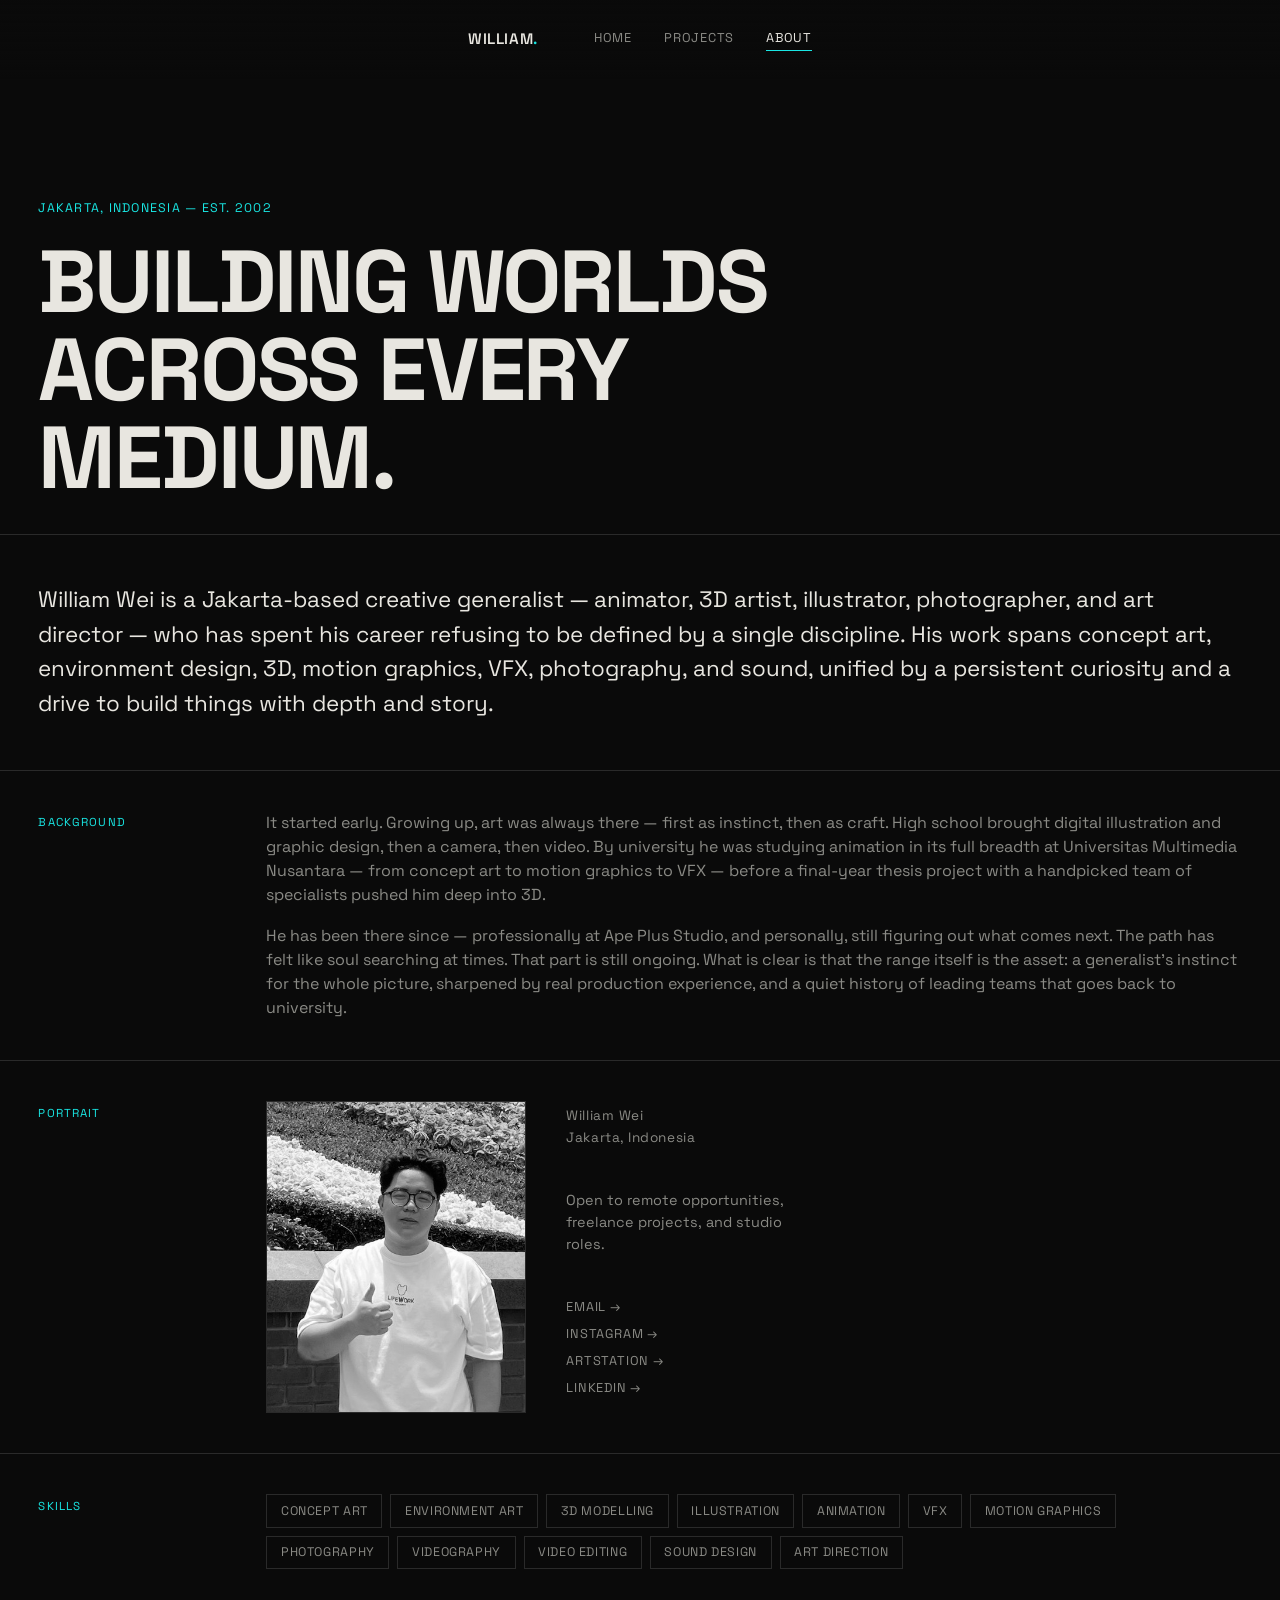
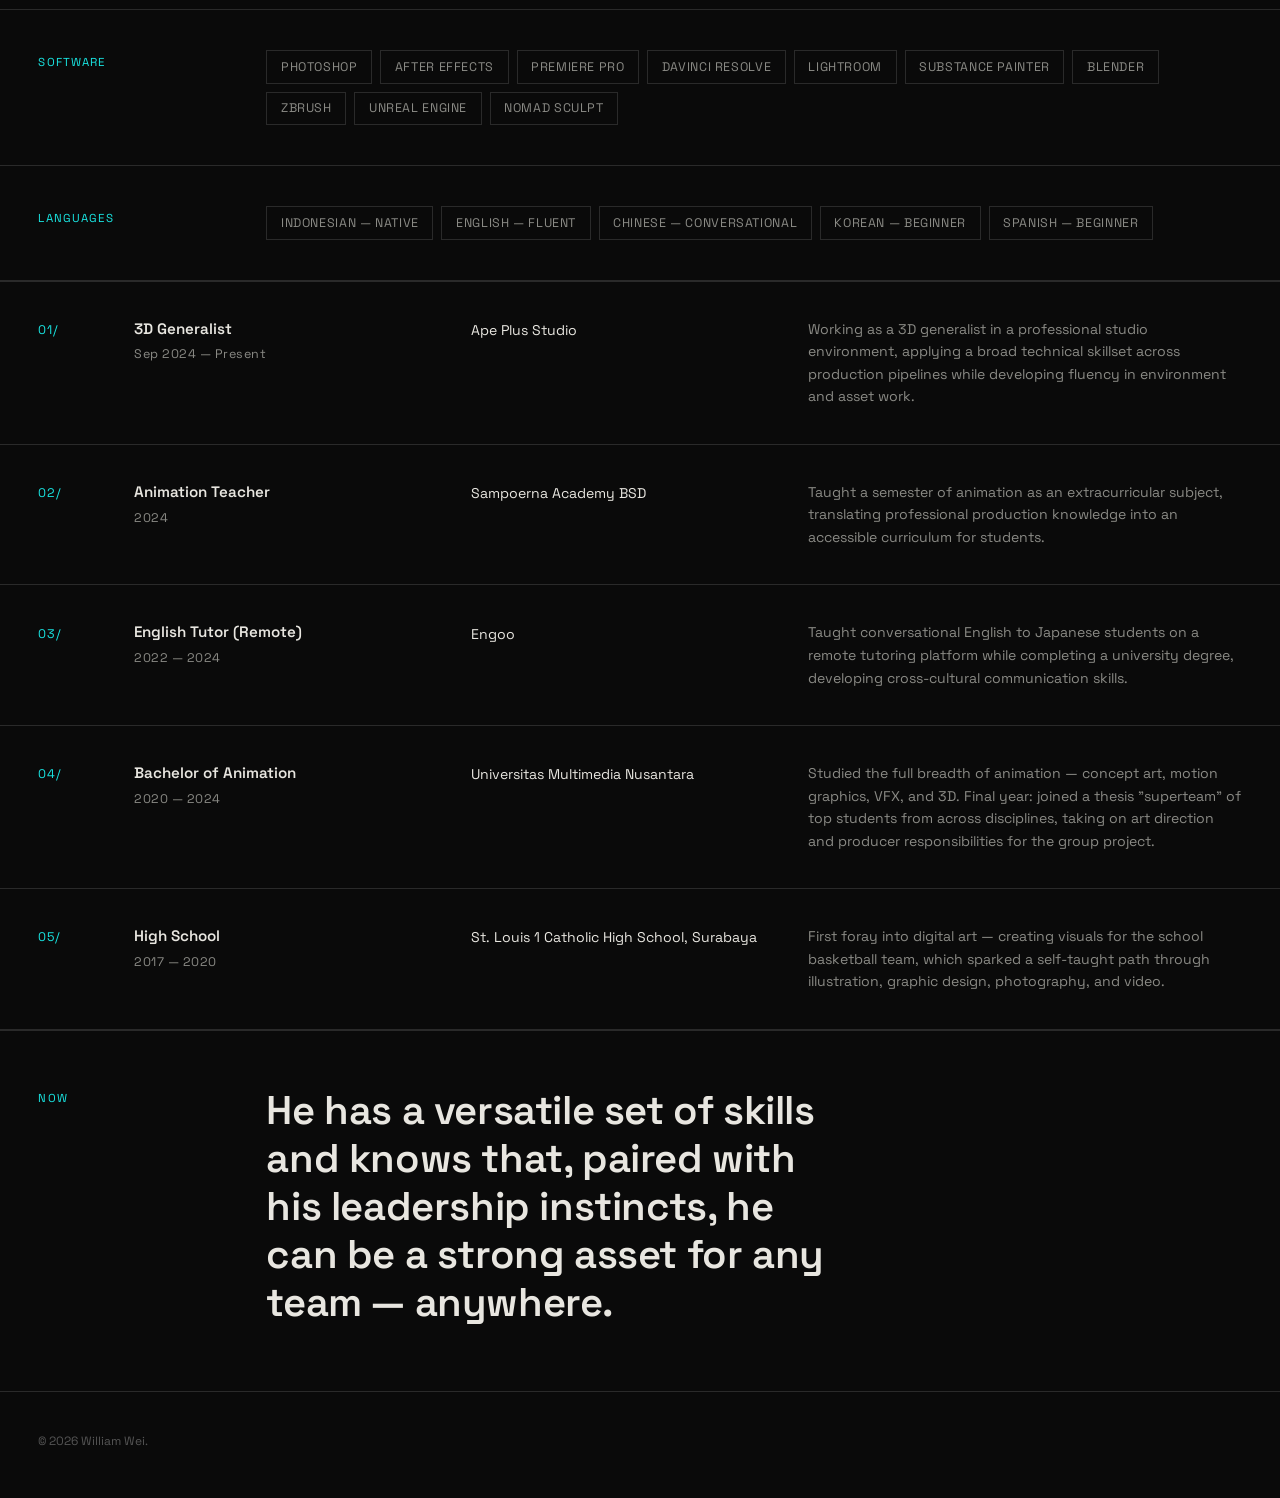
==== commit 06d1aca3: "Add files via upload" ====
--- a/about.html
+++ b/about.html
@@ -105,16 +105,16 @@
     <div class="about-grid-row">
       <span class="about-label">Software</span>
       <div class="about-content about-skills-wrap">
-        <span class="about-skill-tag">Adobe Photoshop</span>
+        <span class="about-skill-tag">Photoshop</span>
         <span class="about-skill-tag">After Effects</span>
         <span class="about-skill-tag">Premiere Pro</span>
+        <span class="about-skill-tag">DaVinci Resolve</span>
         <span class="about-skill-tag">Lightroom</span>
         <span class="about-skill-tag">Substance Painter</span>
         <span class="about-skill-tag">Blender</span>
-        <span class="about-skill-tag about-skill-tag--dim">ZBrush</span>
-        <span class="about-skill-tag about-skill-tag--dim">Unreal Engine</span>
-        <span class="about-skill-tag about-skill-tag--dim">Nomad Sculpt</span>
-        <span class="about-skills-note">Faded = proficient, not fluent</span>
+        <span class="about-skill-tag">ZBrush</span>
+        <span class="about-skill-tag">Unreal Engine</span>
+        <span class="about-skill-tag">Nomad Sculpt</span>
       </div>
     </div>
 
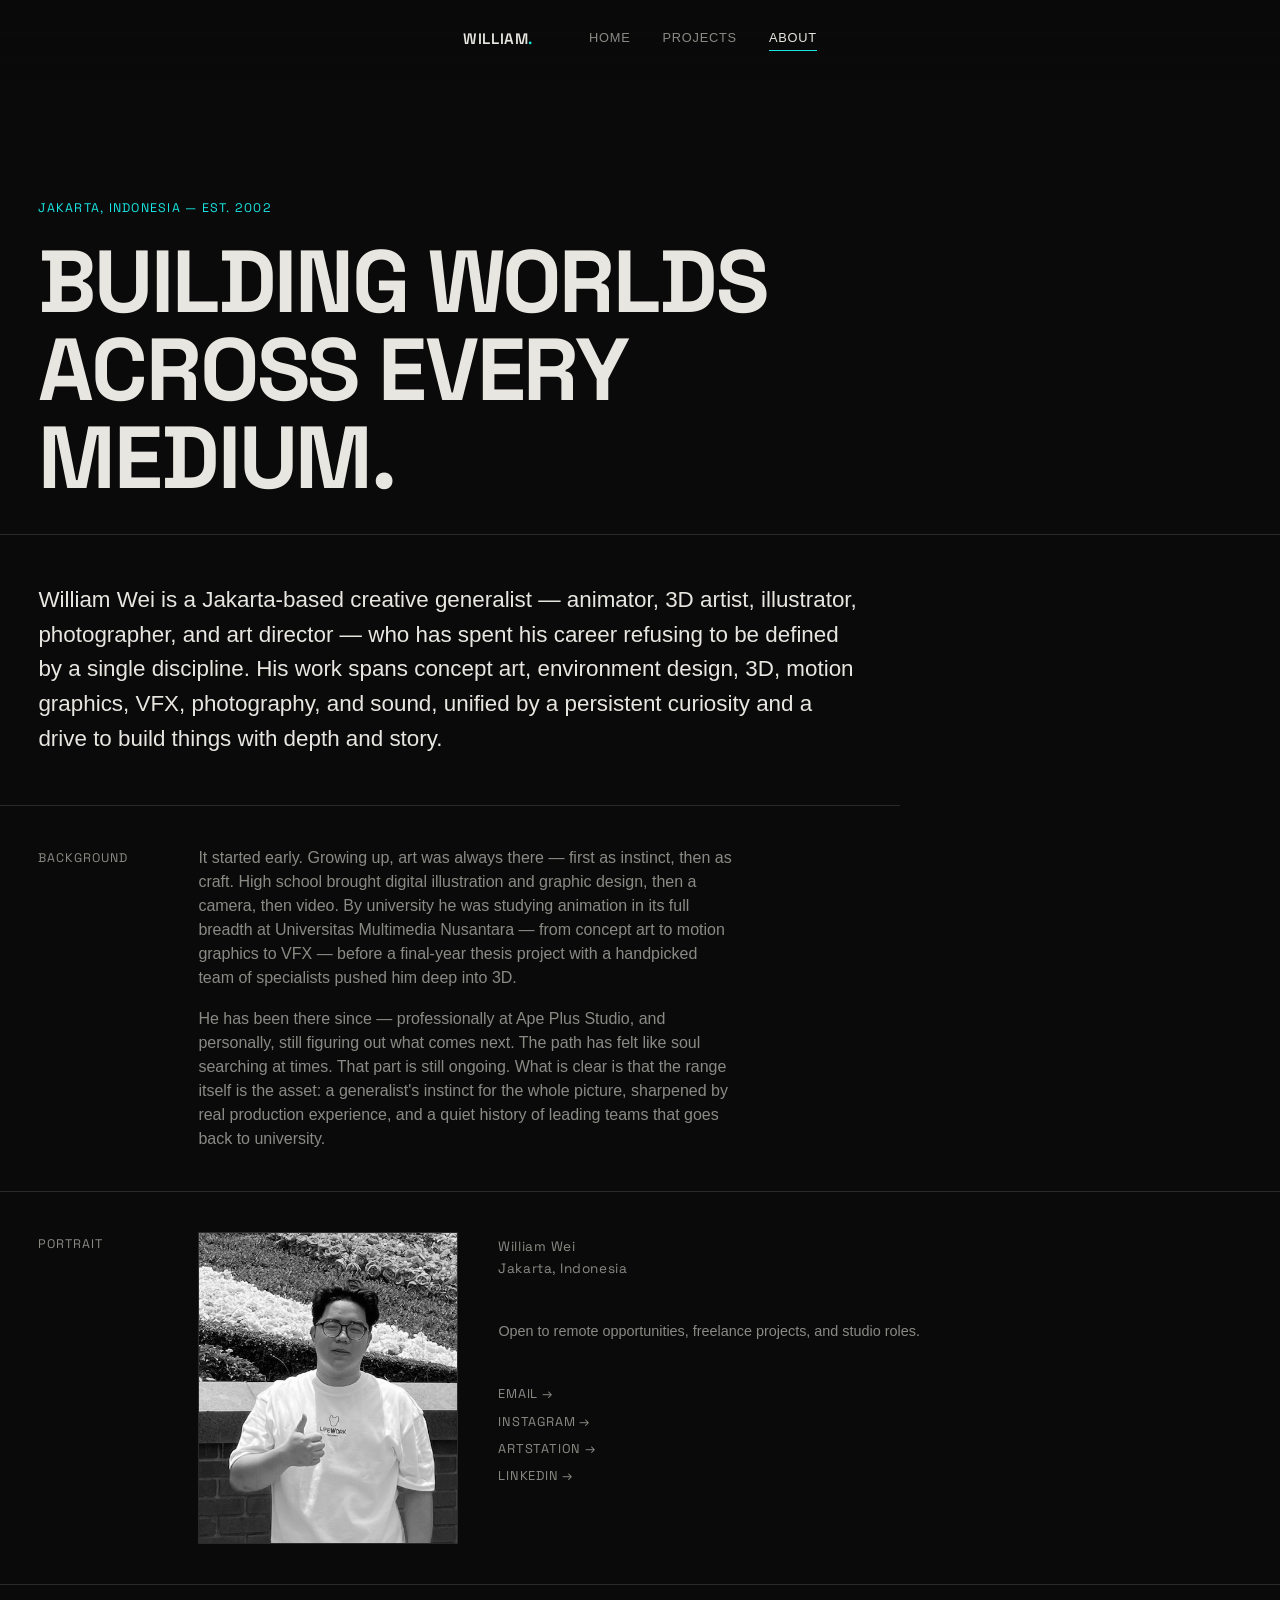
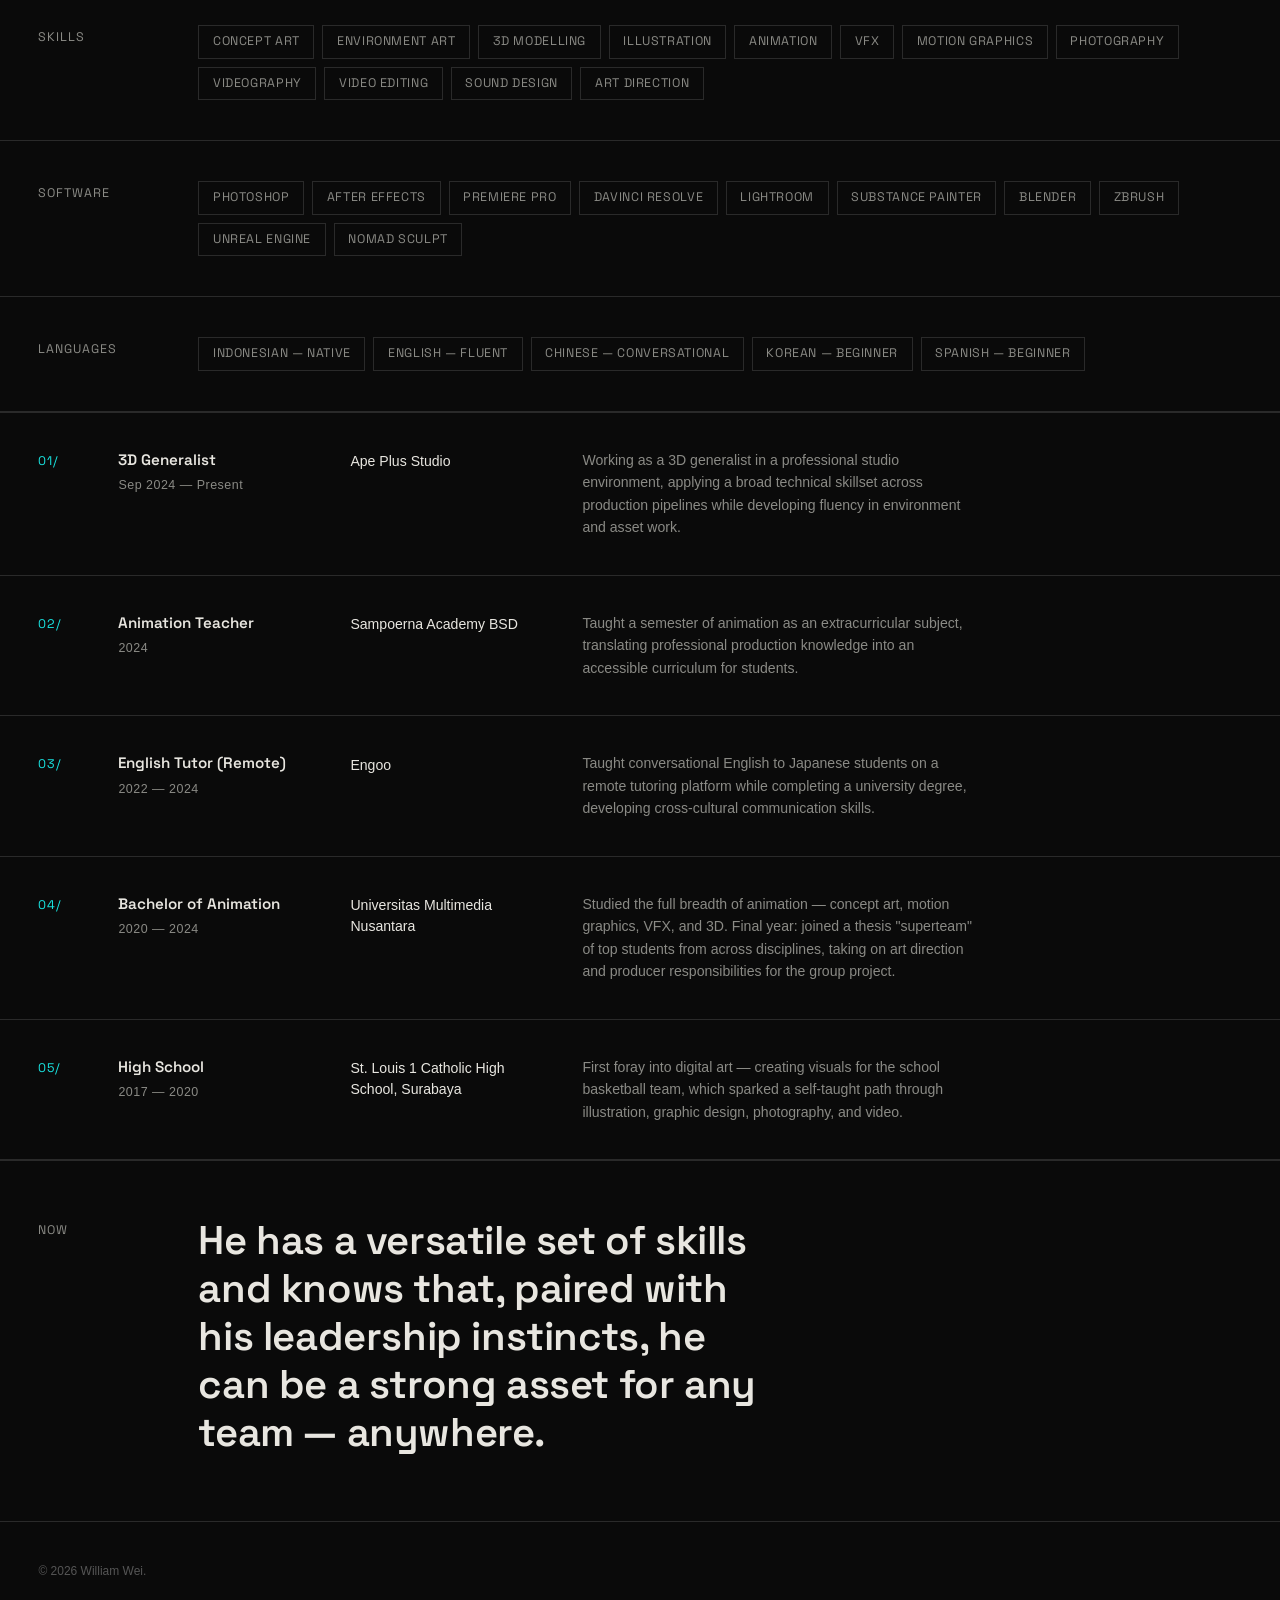
==== commit 4a9bff60: "Update about.html" ====
--- a/about.html
+++ b/about.html
@@ -75,10 +75,10 @@
             Open to remote opportunities, freelance projects, and studio roles.
           </p>
           <div class="about-contact-inline">
-            <a href="mailto:youremail@example.com">Email →</a>
+            <a href="mailto:william1390.ww@gmail.com">Email →</a>
             <a href="https://www.instagram.com/w_y.wei/">Instagram →</a>
-            <a href="#">ArtStation →</a>
-            <a href="#">LinkedIn →</a>
+            <a href="https://www.artstation.com/williammwei">ArtStation →</a>
+            <a href="https://www.linkedin.com/in/williammwei/">LinkedIn →</a>
           </div>
         </div>
       </div>
--- a/style.css
+++ b/style.css
@@ -7,8 +7,8 @@
   --line: #2a2a2a;
   --accent: #19E6E3;
 
-  --display: 'Space Grotesk', sans-serif;
-  --body: 'Space Grotesk', sans-serif;
+  --display: 'Space Grotesk', 'Arial Narrow', sans-serif;
+  --body: 'Inter', -apple-system, sans-serif;
 
   --gap: clamp(1rem, 3vw, 2.5rem);
 }
@@ -20,7 +20,7 @@
   margin: 0;
   background: var(--bg);
   color: var(--ink);
-  font-family: var(--display);
+  font-family: var(--body);
   font-size: 16px;
   line-height: 1.5;
   -webkit-font-smoothing: antialiased;
@@ -540,6 +540,7 @@
 .about-opening-block {
   padding: 3rem var(--gap);
   border-bottom: 1px solid var(--line);
+  max-width: 900px;
 }
 
 .about-opening {
@@ -555,32 +556,28 @@
 
 .about-grid-row {
   display: grid;
-  grid-template-columns: 180px 1fr;
+  grid-template-columns: 160px 1fr;
   border-bottom: 1px solid var(--line);
   padding: 2.5rem var(--gap);
   align-items: start;
-  gap: 0 3rem;
 }
 
 @media (max-width: 700px) {
-  .about-grid-row {
-    grid-template-columns: 1fr;
-    gap: 0.75rem;
-    padding: 1.75rem var(--gap);
-  }
+  .about-grid-row { grid-template-columns: 1fr; gap: 1rem; }
 }
 
 .about-label {
   font-family: var(--display);
-  font-size: 0.72rem;
-  letter-spacing: 0.1em;
-  text-transform: uppercase;
-  color: var(--accent);
+  font-size: 0.78rem;
+  letter-spacing: 0.08em;
+  text-transform: uppercase;
+  color: var(--ink-dim);
   padding-top: 0.2rem;
 }
 
 .about-content p {
   color: var(--ink-dim);
+  max-width: 60ch;
   margin: 0 0 1.1rem;
 }
 .about-content p:last-child { margin-bottom: 0; }
@@ -665,33 +662,14 @@
 }
 .about-skill-tag:hover { border-color: var(--accent); color: var(--ink); }
 
-.about-skill-tag--dim {
-  opacity: 0.45;
-}
-
-.about-skill-tag--dim:hover {
-  opacity: 1;
-  border-color: var(--accent);
-  color: var(--ink);
-}
-
-.about-skills-note {
-  width: 100%;
-  font-size: 0.7rem;
-  letter-spacing: 0.06em;
-  text-transform: uppercase;
-  color: #444;
-  margin-top: 0.5rem;
-}
-
 .about-history-block {
   border-bottom: 1px solid var(--line);
 }
 
 .about-history-entry {
   display: grid;
-  grid-template-columns: 3rem 1fr 1fr 1.5fr;
-  gap: 0 3rem;
+  grid-template-columns: 3rem 200px 200px 1fr;
+  gap: 0 2rem;
   padding: 2.25rem var(--gap);
   border-bottom: 1px solid var(--line);
   align-items: start;
@@ -703,16 +681,9 @@
   .about-history-entry {
     grid-template-columns: 2.5rem 1fr;
     grid-template-rows: auto auto auto;
-    gap: 0.4rem 1rem;
   }
   .about-history-place,
   .about-history-desc { grid-column: 2; }
-}
-
-@media (max-width: 700px) {
-  .about-history-entry {
-    padding: 1.5rem var(--gap);
-  }
 }
 
 .about-history-num {
@@ -751,17 +722,17 @@
   color: var(--ink-dim);
   line-height: 1.6;
   margin: 0;
+  max-width: 50ch;
 }
 
 .about-closing-block {
   display: grid;
-  grid-template-columns: 180px 1fr;
-  gap: 0 3rem;
+  grid-template-columns: 160px 1fr;
   padding: 3.5rem var(--gap) 4rem;
   align-items: start;
 }
 @media (max-width: 700px) {
-  .about-closing-block { grid-template-columns: 1fr; gap: 1.25rem; }
+  .about-closing-block { grid-template-columns: 1fr; gap: 1rem; }
 }
 
 .about-closing-text {
@@ -782,16 +753,24 @@
 
 
 .showreel {
-  margin: 0 var(--gap);
+  margin: 0;
   margin-top: 0;
   aspect-ratio: 16 / 9;
   background: var(--bg-raised);
-  border: 1px solid var(--line);
+  border-top: 1px solid var(--line);
+  border-bottom: 1px solid var(--line);
   position: relative;
   display: flex;
   align-items: center;
   justify-content: center;
   overflow: hidden;
+}
+
+.showreel iframe {
+  width: 100%;
+  height: 100%;
+  border: 0;
+  display: block;
 }
 
 .showreel video {
@@ -978,14 +957,25 @@
 }
 
 .project-cover {
-  margin: 1.5rem var(--gap) 0;
+  margin: 1.5rem 0 0;
   aspect-ratio: 16 / 9;
   overflow: hidden;
   position: relative;
+  background: var(--bg-raised);
+  border-top: 1px solid var(--line);
+  border-bottom: 1px solid var(--line);
+}
+
+.project-cover iframe {
+  width: 100%;
+  height: 100%;
+  border: 0;
+  display: block;
 }
 
 .project-cover .placeholder-art,
 .project-cover img {
+  width: 100%;
   will-change: transform;
   height: 120% !important;
   margin-top: -10%;
@@ -1048,3 +1038,50 @@
 @media (prefers-reduced-motion: reduce) {
   * { transition: none !important; scroll-behavior: auto !important; }
 }
+
+/* ===== Featured card image fill ===== */
+.featured-card img {
+  width: 100%;
+  height: 100%;
+  object-fit: cover;
+  display: block;
+  transition: transform 0.5s ease;
+}
+
+.featured-card:hover img {
+  transform: scale(1.06);
+}
+
+/* ===== Behance / external embed block ===== */
+.project-embed-block {
+  margin: 0 0 2rem;
+}
+
+.project-embed-label {
+  font-family: var(--display);
+  font-size: 0.85rem;
+  text-transform: uppercase;
+  letter-spacing: 0.06em;
+  color: var(--ink-dim);
+  margin: 2rem var(--gap) 1rem;
+}
+
+.project-embed-wrap {
+  width: 100%;
+  background: var(--bg-raised);
+  border-top: 1px solid var(--line);
+  border-bottom: 1px solid var(--line);
+  overflow: hidden;
+  /* Behance embeds have a native aspect ratio of 404:316 ≈ 9:7.
+     We use padding-top trick to make it responsive at that ratio. */
+  position: relative;
+  padding-top: calc(316 / 404 * 100%);
+}
+
+.project-embed-wrap iframe {
+  position: absolute;
+  inset: 0;
+  width: 100%;
+  height: 100%;
+  border: 0;
+}
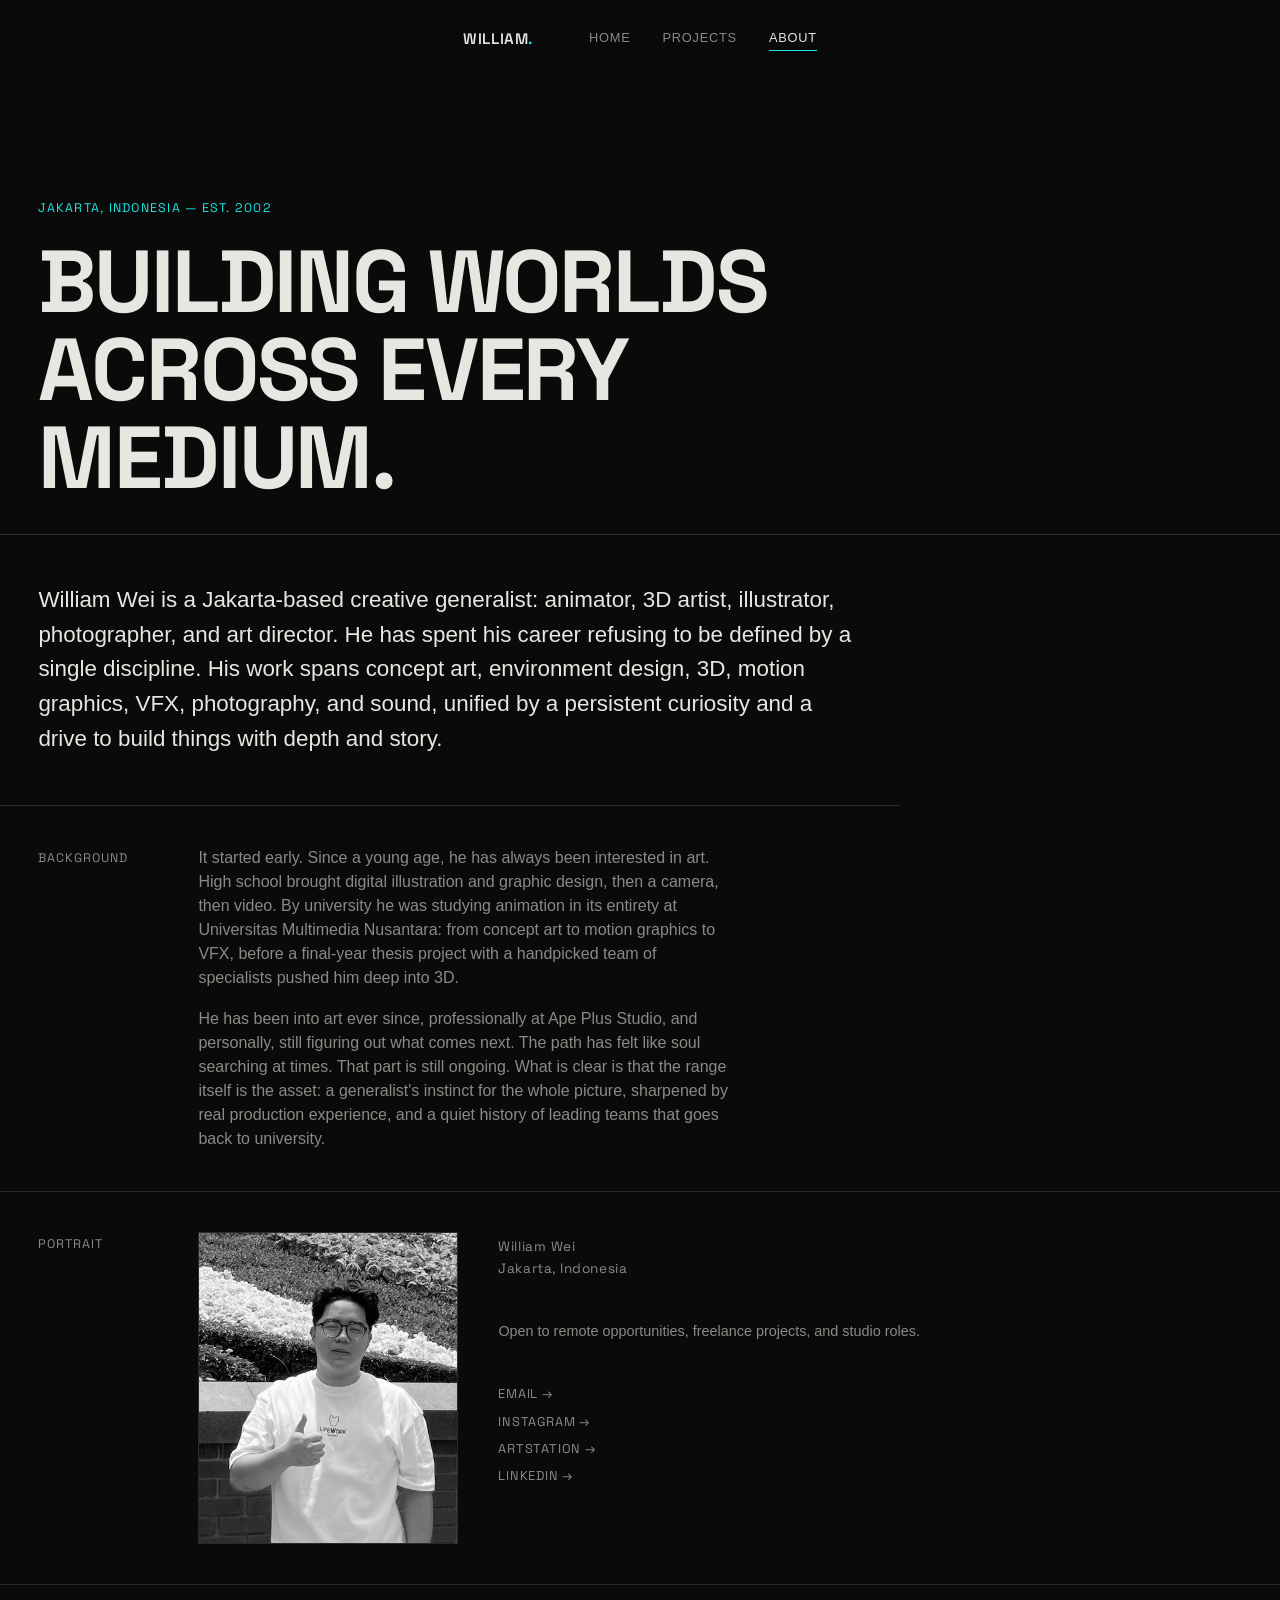
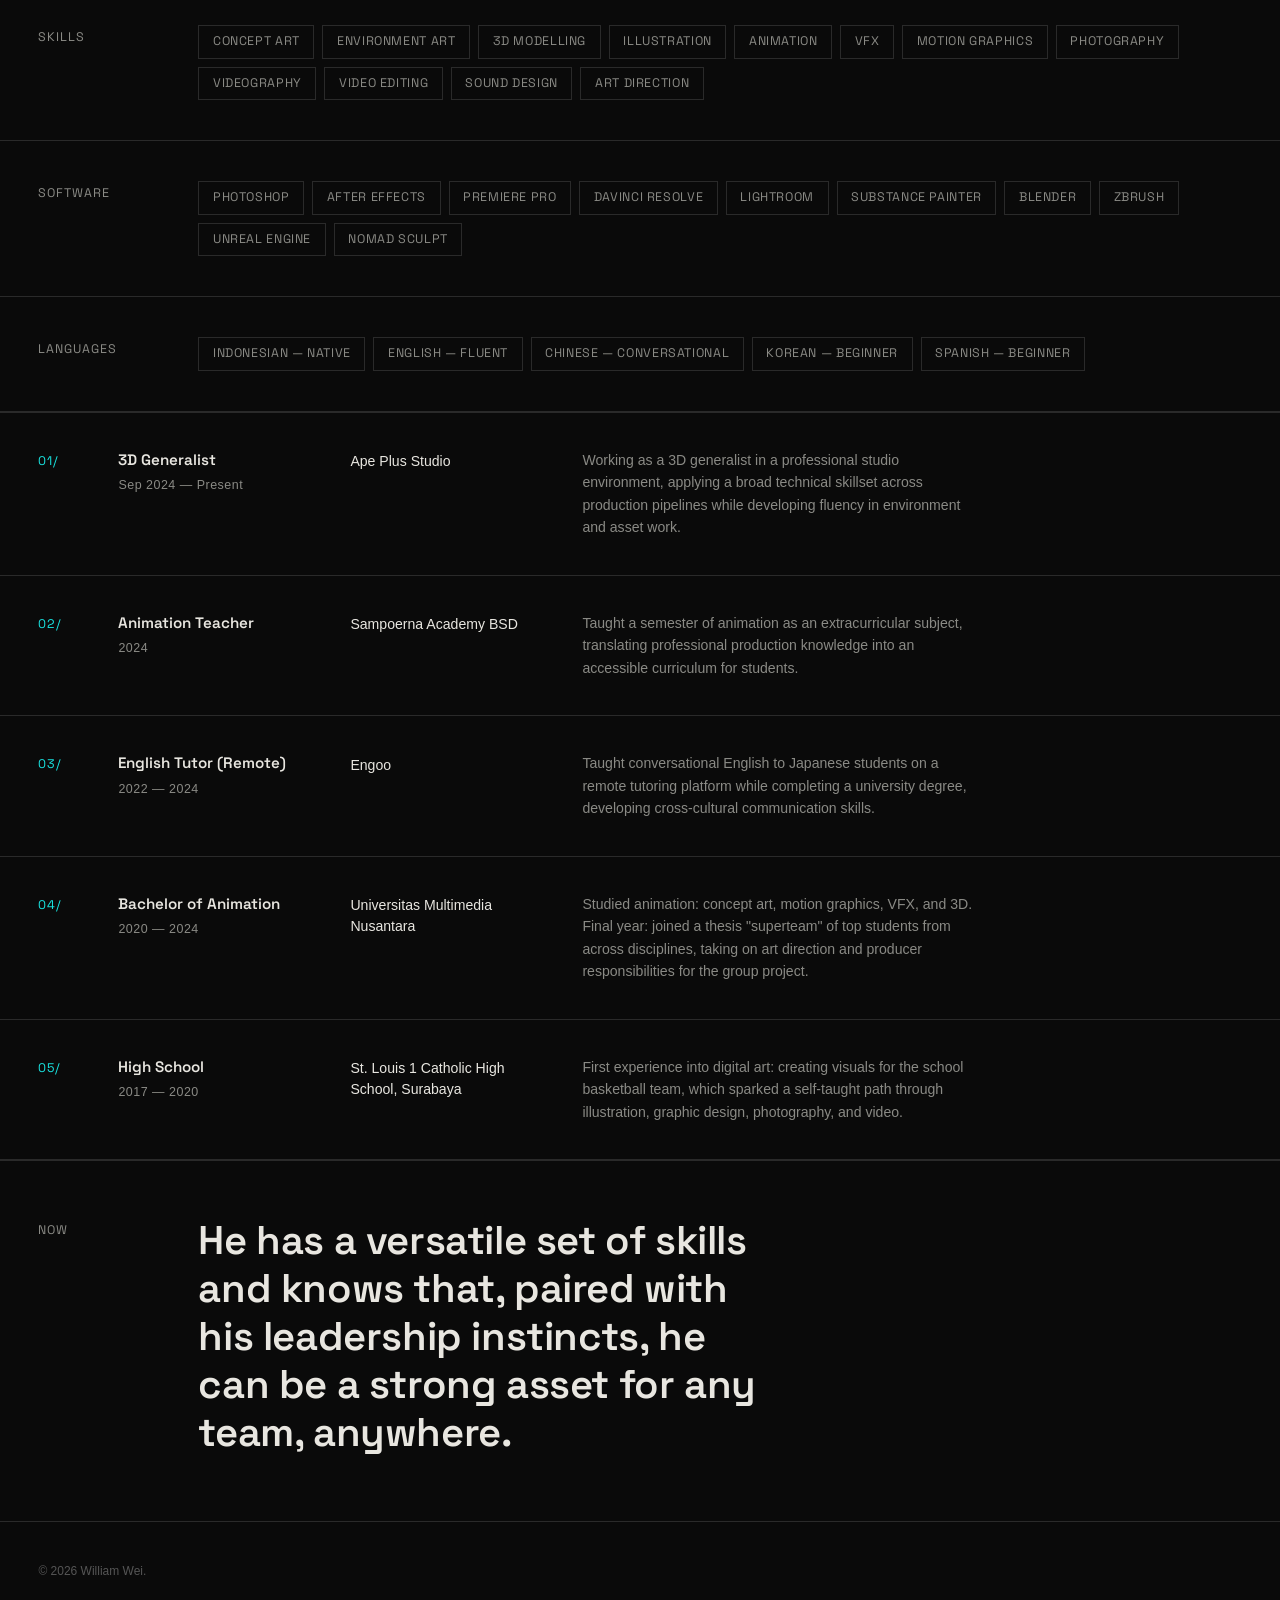
==== commit 7380fb4b: "Update about.html" ====
--- a/about.html
+++ b/about.html
@@ -30,8 +30,8 @@
   <!-- ===== Opening statement (Reference 2 large intro paragraph) ===== -->
   <div class="about-opening-block">
     <p class="about-opening">
-      William Wei is a Jakarta-based creative generalist — animator, 3D artist,
-      illustrator, photographer, and art director — who has spent his career
+      William Wei is a Jakarta-based creative generalist: animator, 3D artist,
+      illustrator, photographer, and art director. He has spent his career
       refusing to be defined by a single discipline. His work spans concept art,
       environment design, 3D, motion graphics, VFX, photography, and sound,
       unified by a persistent curiosity and a drive to build things with depth and story.
@@ -45,15 +45,15 @@
       <span class="about-label">Background</span>
       <div class="about-content">
         <p>
-          It started early. Growing up, art was always there — first as instinct, then
-          as craft. High school brought digital illustration and graphic design, then a
-          camera, then video. By university he was studying animation in its full breadth
-          at Universitas Multimedia Nusantara — from concept art to motion graphics to
-          VFX — before a final-year thesis project with a handpicked team of specialists
+          It started early. Since a young age, he has always been interested in art. 
+          High school brought digital illustration and graphic design, then a
+          camera, then video. By university he was studying animation in its entirety
+          at Universitas Multimedia Nusantara: from concept art to motion graphics to
+          VFX, before a final-year thesis project with a handpicked team of specialists
           pushed him deep into 3D.
         </p>
         <p>
-          He has been there since — professionally at Ape Plus Studio, and personally,
+          He has been into art ever since, professionally at Ape Plus Studio, and personally,
           still figuring out what comes next. The path has felt like soul searching at
           times. That part is still ongoing. What is clear is that the range itself is
           the asset: a generalist's instinct for the whole picture, sharpened by real
@@ -182,7 +182,7 @@
       </div>
       <div class="about-history-place">Universitas Multimedia Nusantara</div>
       <p class="about-history-desc">
-        Studied the full breadth of animation — concept art, motion graphics, VFX, and 3D.
+        Studied animation: concept art, motion graphics, VFX, and 3D.
         Final year: joined a thesis "superteam" of top students from across disciplines,
         taking on art direction and producer responsibilities for the group project.
       </p>
@@ -196,7 +196,7 @@
       </div>
       <div class="about-history-place">St. Louis 1 Catholic High School, Surabaya</div>
       <p class="about-history-desc">
-        First foray into digital art — creating visuals for the school basketball team,
+        First experience into digital art: creating visuals for the school basketball team,
         which sparked a self-taught path through illustration, graphic design, photography,
         and video.
       </p>
@@ -209,7 +209,7 @@
     <span class="about-label">Now</span>
     <p class="about-closing-text">
       He has a versatile set of skills and knows that, paired with his leadership
-      instincts, he can be a strong asset for any team — anywhere.
+      instincts, he can be a strong asset for any team, anywhere.
     </p>
   </div>
 
